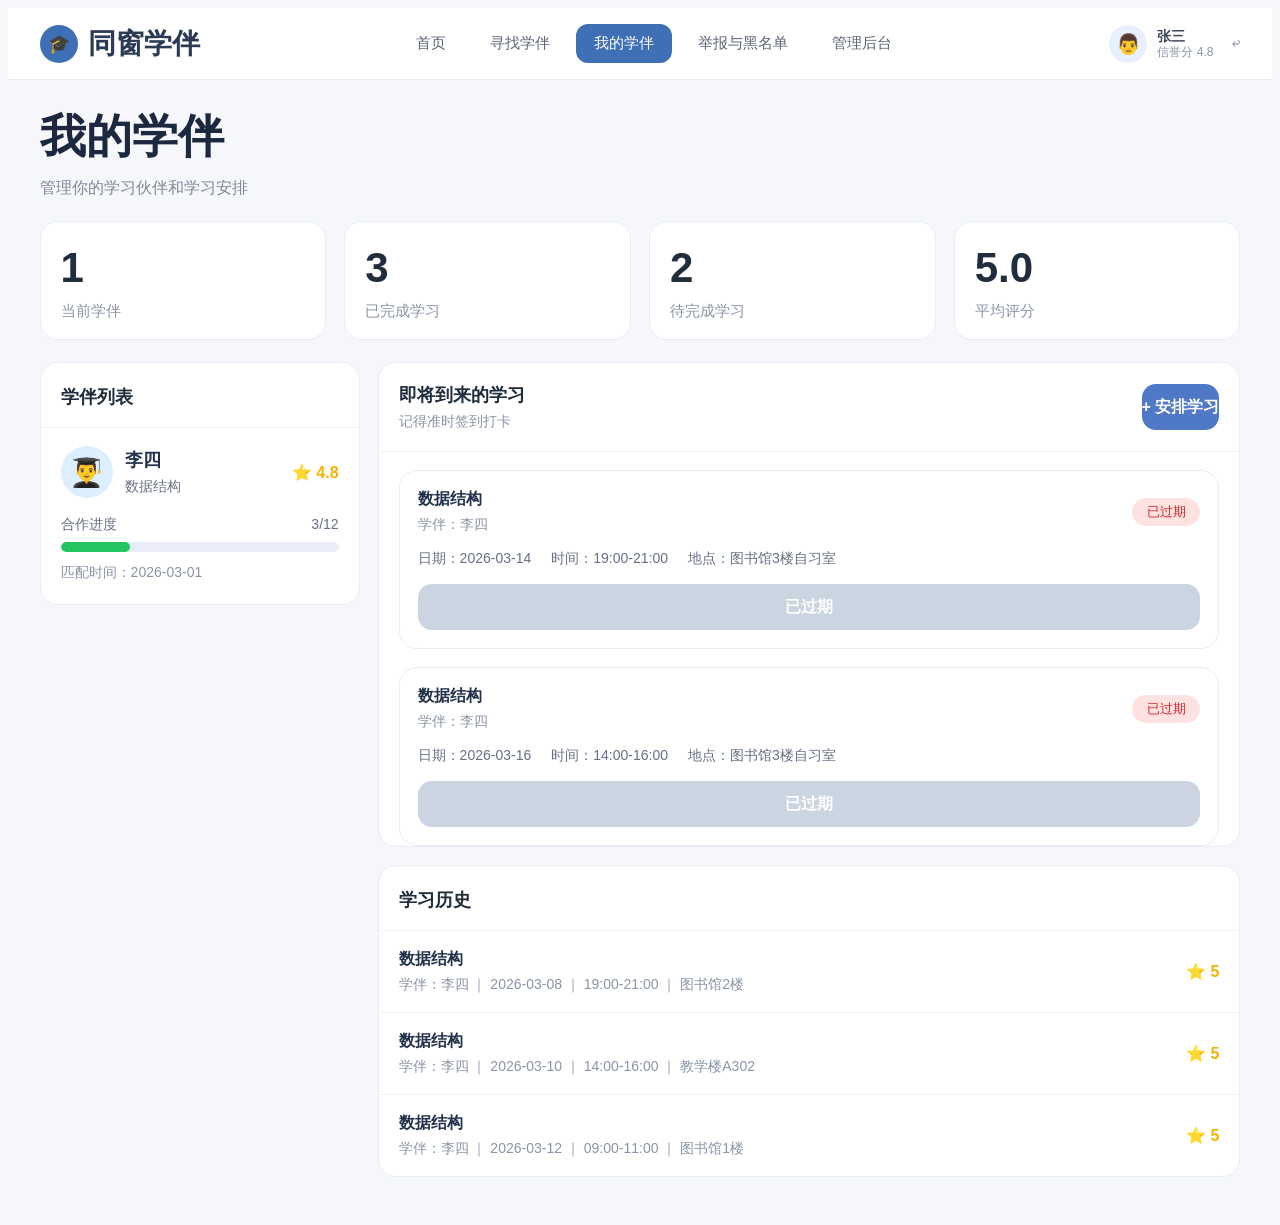
==== src/main/webapp/my-partners.html @ 19fe5bfe "first commit" ====
<!DOCTYPE html>
<html lang="zh-CN">
<head>
  <meta charset="UTF-8" />
  <meta name="viewport" content="width=device-width, initial-scale=1.0" />
  <title>同窗学伴 - 我的学伴</title>
  <link rel="stylesheet" href="styles.css" />
</head>
<body class="page-my-partners">
  <header class="topbar">
    <div class="topbar-inner">
      <div class="brand">
        <div class="brand-logo">🎓</div>
        <span class="brand-name">同窗学伴</span>
      </div>

      <nav class="nav">
        <a href="home.html" class="nav-item">首页</a>
        <a href="find-partner.html" class="nav-item">寻找学伴</a>
        <a href="my-partners.html" class="nav-item active">我的学伴</a>
        <a href="report.html" class="nav-item">举报与黑名单</a>
        <a href="javascript:void(0)" class="nav-item admin-entry">管理后台</a>
      </nav>

      <div class="user-box">
        <div class="avatar">👨</div>
        <div class="user-meta">
          <div class="user-name">张三</div>
          <div class="user-score">信誉分 4.8</div>
        </div>
        <div class="logout">↩</div>
      </div>
    </div>
  </header>

  <main class="main">
    <section class="page-header">
      <h1>我的学伴</h1>
      <p>管理你的学习伙伴和学习安排</p>
    </section>

    <section class="stats-grid">
      <div class="stat-card">
        <div class="stat-value" id="partnerCount">1</div>
        <div class="stat-label">当前学伴</div>
      </div>
      <div class="stat-card">
        <div class="stat-value" id="historyCount">3</div>
        <div class="stat-label">已完成学习</div>
      </div>
      <div class="stat-card">
        <div class="stat-value" id="upcomingCount">2</div>
        <div class="stat-label">待完成学习</div>
      </div>
      <div class="stat-card">
        <div class="stat-value" id="averageScore">5.0</div>
        <div class="stat-label">平均评分</div>
      </div>
    </section>

    <section class="content-grid">
      <div class="left-panel">
        <div class="panel">
          <div class="panel-title">学伴列表</div>
          <div id="partnerList"></div>
        </div>
      </div>

      <div class="right-panel">
        <div class="panel">
          <div class="panel-head">
            <div>
              <div class="panel-title no-border">即将到来的学习</div>
              <div class="sub-text">记得准时签到打卡</div>
            </div>
            <button class="primary-btn" id="openScheduleBtn">+ 安排学习</button>
          </div>

          <div id="schedulePanel" class="schedule-panel hidden">
            <div class="form-row">
              <div class="form-item full">
                <label>选择学伴</label>
                <select id="schedulePartner">
                  <option value="">选择学伴</option>
                </select>
              </div>
            </div>

            <div class="form-row two-col">
              <div class="form-item">
                <label>日期</label>
                <input type="date" id="scheduleDate" />
              </div>
              <div class="form-item">
                <label>时间</label>
                <input type="text" id="scheduleTime" placeholder="例如：14:00-16:00" pattern="^([01]\d|2[0-3]):[0-5]\d-([01]\d|2[0-3]):[0-5]\d$" />
              </div>
            </div>

            <div class="form-row">
              <div class="form-item full">
                <label>地点</label>
                <input type="text" id="schedulePlace" placeholder="例如：图书馆3楼自习室" />
              </div>
            </div>

            <div class="btn-row">
              <button class="primary-btn" id="submitScheduleBtn">确认安排</button>
              <button class="secondary-btn" id="closeScheduleBtn">取消</button>
            </div>
          </div>

          <div id="upcomingList"></div>
        </div>

        <div class="panel">
          <div class="panel-title">学习历史</div>
          <div id="historyList"></div>
        </div>
      </div>
    </section>
  </main>

  <div class="modal-mask hidden" id="checkinModal">
    <div class="modal-box">
      <div class="modal-icon">📍</div>
      <h2>学习签到</h2>
      <p>请确认您已到达学习地点并准备开始学习</p>

      <div class="checkin-info">
        <div class="info-row"><span>学伴</span><span id="modalPartner">李四</span></div>
        <div class="info-row"><span>日期</span><span id="modalDate">2026-03-14</span></div>
        <div class="info-row"><span>时间</span><span id="modalTime">19:00-21:00</span></div>
        <div class="info-row"><span>地点</span><span id="modalPlace">图书馆3楼自习室</span></div>
      </div>

      <div class="tip-box">
        签到提醒：请在约定时间的 15 分钟内完成签到，逾期未签到将影响信誉分数。
      </div>

      <div class="btn-row modal-btn-row">
        <button class="primary-btn" id="confirmCheckinBtn">确认签到</button>
        <button class="secondary-btn" id="closeModalBtn">取消</button>
      </div>
    </div>
  </div>

  <script src="common.js"></script>
  <script src="admin-auth.js"></script>
  <script src="my-partners.js"></script>
  <script>
    bindLogout('.logout', 'login.html');
    bindAdminEntry('.admin-entry');
  </script>
</body>
</html>
---- src/main/webapp/styles.css ----
/* Unified stylesheet generated from page-specific CSS files */

/* ===== login.css -> .page-login ===== */

body.page-login * {box-sizing: border-box;
  margin: 0;
  padding: 0;}



body.page-login {font-family: "PingFang SC", "Microsoft YaHei", sans-serif;
  background: linear-gradient(135deg, #f3f7fd, #eef3fb);
  color: #1f2937;}



body.page-login button, body.page-login input {font-family: inherit;}



body.page-login .login-page {min-height: 100vh;
  display: flex;
  align-items: center;
  justify-content: center;
  padding: 24px;}



body.page-login .login-wrap {width: 100%;
  max-width: 460px;
  text-align: center;}



body.page-login .logo-box {width: 68px;
  height: 68px;
  margin: 0 auto 18px;
  border-radius: 20px;
  background: #4a73b8;
  color: #fff;
  display: flex;
  align-items: center;
  justify-content: center;
  font-size: 28px;}



body.page-login .system-title {font-size: 42px;
  color: #1a2a45;
  font-weight: 700;}



body.page-login .system-subtitle {margin-top: 10px;
  font-size: 16px;
  color: #7b8794;}



body.page-login .login-card {margin-top: 28px;
  background: #fff;
  border: 1px solid #e8edf5;
  border-radius: 24px;
  padding: 22px;
  box-shadow: 0 10px 30px rgba(63, 111, 181, 0.08);
  text-align: left;}



body.page-login .tab-bar {display: grid;
  grid-template-columns: 1fr 1fr;
  background: #eef2f7;
  border-radius: 16px;
  padding: 4px;
  gap: 4px;
  margin-bottom: 20px;}



body.page-login .tab {height: 48px;
  border: none;
  border-radius: 14px;
  background: transparent;
  color: #667085;
  font-size: 16px;
  font-weight: 600;
  cursor: pointer;}



body.page-login .tab.active {background: #fff;
  color: #22324b;
  box-shadow: 0 2px 10px rgba(31, 41, 55, 0.08);}



body.page-login .tab-content {display: none;}



body.page-login .tab-content.active {display: block;}



body.page-login .form-item {margin-bottom: 18px;}



body.page-login .form-item label {display: block;
  margin-bottom: 8px;
  font-size: 14px;
  color: #344054;}



body.page-login .form-item input {width: 100%;
  height: 50px;
  border: 1px solid #dbe3ef;
  border-radius: 14px;
  padding: 0 14px;
  outline: none;
  font-size: 15px;}



body.page-login .login-row {margin-bottom: 18px;
  display: flex;
  justify-content: space-between;
  align-items: center;}



body.page-login .remember {display: flex;
  align-items: center;
  gap: 8px;
  color: #667085;
  font-size: 14px;}



body.page-login .forget-link {color: #4f78c7;
  text-decoration: none;
  font-size: 14px;}



body.page-login .primary-btn {width: 100%;
  height: 50px;
  border: none;
  border-radius: 14px;
  background: #4f78c7;
  color: #fff;
  font-size: 16px;
  font-weight: 600;
  cursor: pointer;}



body.page-login .footer-text {margin-top: 22px;
  color: #8a94a6;
  font-size: 14px;}



body.page-login .field-error {min-height: 18px;
  margin-top: 6px;
  font-size: 13px;
  color: #d92d20;}



body.page-login .global-error {margin-bottom: 14px;
  padding: 10px 12px;
  border-radius: 12px;
  background: #fff1f0;
  border: 1px solid #ffd5d2;
  color: #d92d20;
  font-size: 14px;}



body.page-login .hidden {display: none;}



body.page-login .form-item input.input-error {border-color: #d92d20;
  background: #fff8f7;}



body.page-login .form-item input.input-success {border-color: #12b76a;
  background: #f6fef9;}



body.page-login .primary-btn:disabled {opacity: 0.7;
  cursor: not-allowed;}



body.page-login .secondary-btn {width: 100%;
  margin-top: 12px;
  padding: 12px 16px;
  border: 1px solid #cfd4dc;
  border-radius: 12px;
  background: #fff;
  color: #344054;
  font-size: 15px;
  cursor: pointer;
  transition: all 0.2s ease;}



body.page-login .secondary-btn:hover {background: #f8fafc;
  border-color: #98a2b3;}



body.page-login .admin-login-mask {position: fixed;
  inset: 0;
  background: rgba(15, 23, 42, 0.45);
  display: flex;
  align-items: center;
  justify-content: center;
  z-index: 9999;}



body.page-login .admin-login-dialog {width: 100%;
  max-width: 420px;
  background: #ffffff;
  border-radius: 20px;
  padding: 28px 24px;
  box-shadow: 0 20px 60px rgba(15, 23, 42, 0.2);}



body.page-login .admin-login-dialog h3 {margin: 0 0 8px;
  font-size: 22px;
  color: #101828;
  text-align: center;}



body.page-login .admin-login-subtitle {margin: 0 0 20px;
  text-align: center;
  color: #667085;
  font-size: 14px;}



body.page-login .admin-login-form-item {margin-bottom: 16px;}



body.page-login .admin-login-form-item label {display: block;
  margin-bottom: 8px;
  font-size: 14px;
  color: #344054;
  font-weight: 500;}



body.page-login .admin-login-form-item input {width: 100%;
  padding: 12px 14px;
  border: 1px solid #d0d5dd;
  border-radius: 12px;
  font-size: 14px;
  outline: none;
  box-sizing: border-box;}



body.page-login .admin-login-form-item input:focus {border-color: #3b82f6;}



body.page-login .admin-login-btn-row {display: flex;
  gap: 12px;
  margin-top: 20px;}



body.page-login .admin-confirm-btn, body.page-login .admin-cancel-btn {flex: 1;
  border: none;
  border-radius: 12px;
  padding: 12px 16px;
  font-size: 14px;
  cursor: pointer;}



body.page-login .admin-confirm-btn {background: #3b82f6;
  color: white;}



body.page-login .admin-cancel-btn {background: #eef2f7;
  color: #344054;}



body.page-login .admin-login-error {margin-top: 4px;
  margin-bottom: 8px;
  color: #d92d20;
  font-size: 13px;}



body.page-login .global-success {margin-bottom: 14px;
  padding: 10px 12px;
  border-radius: 12px;
  background: #ecfdf3;
  border: 1px solid #abefc6;
  color: #067647;
  font-size: 14px;}



body.page-login #customCourseInput.hidden {display: none;}

/* ===== home.css -> .page-home ===== */

body.page-home * {box-sizing: border-box;
  margin: 0;
  padding: 0;}



body.page-home {background: #f5f7fb;
  color: #1f2937;
  font-family: "PingFang SC", "Microsoft YaHei", sans-serif;}



body.page-home a {text-decoration: none;
  color: inherit;}



body.page-home button, body.page-home input, body.page-home select, body.page-home textarea {font-family: inherit;}



body.page-home .topbar {height: 72px;
  background: #fff;
  border-bottom: 1px solid #e9edf5;}



body.page-home .topbar-inner {width: 1200px;
  height: 100%;
  margin: 0 auto;
  display: flex;
  align-items: center;
  justify-content: space-between;}



body.page-home .brand {display: flex;
  align-items: center;
  gap: 10px;}



body.page-home .brand-logo {width: 38px;
  height: 38px;
  border-radius: 50%;
  background: #3f6fb5;
  color: #fff;
  display: flex;
  align-items: center;
  justify-content: center;}



body.page-home .brand-name {font-size: 28px;
  font-weight: 700;
  color: #2b3a55;}



body.page-home .nav {display: flex;
  gap: 8px;}



body.page-home .nav-item {padding: 10px 18px;
  border-radius: 12px;
  color: #5b6475;
  font-size: 15px;}



body.page-home .nav-item.active {background: #3f6fb5;
  color: #fff;}



body.page-home .user-box {display: flex;
  align-items: center;
  gap: 10px;}



body.page-home .avatar, body.page-home .big-avatar {border-radius: 50%;
  background: #e7f0ff;
  display: flex;
  align-items: center;
  justify-content: center;}



body.page-home .avatar {width: 38px;
  height: 38px;}



body.page-home .big-avatar {width: 88px;
  height: 88px;
  margin: 20px auto 14px;
  font-size: 36px;}



body.page-home .user-name {font-size: 14px;
  font-weight: 600;}



body.page-home .user-score {font-size: 12px;
  color: #8a94a6;}



body.page-home .logout {margin-left: 8px;
  color: #8a94a6;
  cursor: pointer;
  font-size: 18px;}



body.page-home .main {width: 1200px;
  margin: 0 auto;
  padding: 28px 0 40px;}



body.page-home .page-header h1 {font-size: 42px;
  color: #1c2740;}



body.page-home .page-header p {margin-top: 10px;
  font-size: 16px;
  color: #7d8798;}



body.page-home .stats-grid {margin-top: 24px;
  display: grid;
  grid-template-columns: repeat(4, 1fr);
  gap: 18px;}



body.page-home .stat-card {background: #fff;
  border: 1px solid #e8edf5;
  border-radius: 18px;
  padding: 24px 20px;}



body.page-home .stat-value {font-size: 38px;
  font-weight: 700;
  color: #1f2d3d;}



body.page-home .stat-label {margin-top: 10px;
  color: #8a94a6;}



body.page-home .content-grid {margin-top: 22px;
  display: grid;
  grid-template-columns: 340px 1fr;
  gap: 18px;}



body.page-home .profile-card, body.page-home .demand-card {background: #fff;
  border: 1px solid #e8edf5;
  border-radius: 20px;
  padding: 22px;}



body.page-home .profile-name, body.page-home .profile-id, body.page-home .profile-score {text-align: center;}



body.page-home .profile-name {font-size: 24px;
  font-weight: 700;}



body.page-home .profile-id, body.page-home .profile-score {margin-top: 8px;
  color: #667085;}



body.page-home .info-block {margin-top: 20px;}



body.page-home .label {margin-bottom: 8px;
  color: #7b8794;
  font-size: 14px;}



body.page-home .tag-list {display: flex;
  flex-wrap: wrap;
  gap: 8px;}



body.page-home .tag, body.page-home .mini-tag {display: inline-flex;
  align-items: center;
  justify-content: center;
  border-radius: 999px;}



body.page-home .tag {padding: 6px 12px;
  background: #eef4ff;
  color: #4f78c7;
  font-size: 13px;}



body.page-home .card-head {display: flex;
  align-items: center;
  justify-content: space-between;
  margin-bottom: 18px;}



body.page-home .publish-btn, body.page-home .primary-btn, body.page-home .secondary-btn {border: none;
  border-radius: 14px;
  cursor: pointer;}



body.page-home .publish-btn, body.page-home .primary-btn {background: #4f78c7;
  color: #fff;}



body.page-home .publish-btn {height: 46px;
  padding: 0 18px;
  font-size: 15px;}



body.page-home .publish-panel {margin-bottom: 20px;
  background: #f6f8fc;
  border-radius: 18px;
  padding: 18px;}



body.page-home .hidden {display: none;}



body.page-home .form-item {margin-bottom: 16px;}



body.page-home .form-item label {display: block;
  margin-bottom: 8px;
  font-size: 14px;}



body.page-home .form-item input, body.page-home .form-item select, body.page-home .form-item textarea {width: 100%;
  border: 1px solid #dbe3ef;
  border-radius: 14px;
  padding: 14px;
  background: #fff;
  outline: none;
  font-size: 15px;}



body.page-home .form-item textarea {min-height: 120px;
  resize: vertical;}



body.page-home .btn-row {display: grid;
  grid-template-columns: 1fr 100px;
  gap: 12px;}



body.page-home .primary-btn, body.page-home .secondary-btn {height: 46px;
  font-size: 16px;
  font-weight: 600;}



body.page-home .secondary-btn {background: #eef2f7;
  color: #22324b;}



body.page-home .demand-item {border: 1px solid #e8edf5;
  border-radius: 18px;
  padding: 18px;
  margin-bottom: 16px;}



body.page-home .demand-title {font-size: 18px;
  font-weight: 700;}



body.page-home .demand-desc {margin-top: 10px;
  color: #667085;
  line-height: 1.8;}



body.page-home .meta-row {margin-top: 12px;
  display: flex;
  gap: 18px;
  flex-wrap: wrap;
  color: #7b8794;
  font-size: 14px;}



body.page-home .mini-tag {min-height: 24px;
  padding: 0 10px;
  font-size: 12px;
  margin-left: 8px;}



body.page-home .green-tag {background: #dcfce7;
  color: #16a34a;}



body.page-home .blue-tag {background: #dbeafe;
  color: #2563eb;}



body.page-home .demand-card {background: #fff;
  border: 1px solid #e8edf5;
  border-radius: 20px;
  padding: 22px;}



body.page-home .card-head {display: flex;
  align-items: center;
  justify-content: space-between;
  margin-bottom: 18px;}



body.page-home .card-head h2 {font-size: 18px;
  font-weight: 700;
  color: #1f2d3d;}



body.page-home .publish-btn {height: 44px;
  padding: 0 18px;
  border: none;
  border-radius: 14px;
  background: #4f78c7;
  color: #fff;
  font-size: 15px;
  font-weight: 600;
  cursor: pointer;}



body.page-home .publish-panel {margin-bottom: 18px;
  background: #f3f6fc;
  border-radius: 18px;
  padding: 26px;}



body.page-home .hidden {display: none;}



body.page-home .publish-title {font-size: 20px;
  font-weight: 700;
  color: #1f2d3d;
  margin-bottom: 22px;}



body.page-home .form-item {margin-bottom: 20px;}



body.page-home .form-item label {display: block;
  margin-bottom: 10px;
  font-size: 14px;
  color: #22324b;
  font-weight: 500;}



body.page-home .form-item input, body.page-home .form-item select, body.page-home .form-item textarea {width: 100%;
  border: 1px solid #dbe3ef;
  border-radius: 16px;
  background: #fff;
  padding: 14px 16px;
  font-size: 15px;
  outline: none;}



body.page-home .form-item select, body.page-home .form-item input {height: 54px;}



body.page-home .form-item textarea {min-height: 140px;
  resize: vertical;}



body.page-home .option-group {display: flex;
  flex-wrap: wrap;
  gap: 12px;}



body.page-home .option-btn {min-width: 88px;
  height: 54px;
  padding: 0 20px;
  border: 1px solid #dbe3ef;
  border-radius: 16px;
  background: #fff;
  color: #22324b;
  font-size: 15px;
  cursor: pointer;
  transition: 0.2s;}



body.page-home .option-btn.active {background: #4f78c7;
  border-color: #4f78c7;
  color: #fff;}



body.page-home .publish-actions {display: grid;
  grid-template-columns: 1fr 110px;
  gap: 14px;
  margin-top: 10px;}



body.page-home .submit-btn, body.page-home .cancel-btn {height: 50px;
  border: none;
  border-radius: 16px;
  font-size: 16px;
  font-weight: 600;
  cursor: pointer;}



body.page-home .submit-btn {background: #4f78c7;
  color: #fff;}



body.page-home .cancel-btn {background: #fff;
  color: #22324b;
  border: 1px solid #dbe3ef;}



body.page-home .demand-item {border: 1px solid #dbe5f2;
  border-radius: 18px;
  padding: 18px;
  margin-bottom: 16px;
  background: #fff;}



body.page-home .gray-item {background: #f7f9fc;}



body.page-home .demand-title-row {display: flex;
  align-items: center;
  justify-content: space-between;}



body.page-home .demand-title {font-size: 18px;
  font-weight: 700;
  color: #1f2d3d;}



body.page-home .demand-desc {margin-top: 12px;
  color: #667085;
  line-height: 1.8;
  font-size: 14px;}



body.page-home .meta-row {margin-top: 14px;
  display: flex;
  flex-wrap: wrap;
  gap: 18px;
  color: #7b8794;
  font-size: 14px;}



body.page-home .bottom-row {margin-top: 16px;
  padding-top: 14px;
  border-top: 1px solid #edf2f7;
  display: flex;
  align-items: center;
  gap: 18px;
  flex-wrap: wrap;
  color: #8a94a6;
  font-size: 14px;}



body.page-home .small-btn {margin-left: auto;
  height: 36px;
  padding: 0 16px;
  border: none;
  border-radius: 12px;
  background: #4f78c7;
  color: #fff;
  font-size: 14px;
  cursor: pointer;}



body.page-home .mini-tag {display: inline-flex;
  align-items: center;
  justify-content: center;
  min-height: 24px;
  padding: 0 10px;
  border-radius: 12px;
  font-size: 12px;
  margin-left: 8px;}



body.page-home .green-tag {background: #dcfce7;
  color: #16a34a;}



body.page-home .blue-tag {background: #dbeafe;
  color: #2563eb;}



body.page-home .matched-text {color: #16a34a;
  font-weight: 600;}



@media (max-width: 768px){
  
body.page-home .publish-actions {grid-template-columns: 1fr;}


  
body.page-home .small-btn {margin-left: 0;}

}



body.page-home .new-demand-item {animation: fadeInUp 0.25s ease;}



@keyframes fadeInUp{
  from {
    opacity: 0;
    transform: translateY(8px);
  }
  to {
    opacity: 1;
    transform: translateY(0);
  }
}



body.page-home .demand-action-group {margin-left: auto;
  display: flex;
  align-items: center;
  gap: 10px;}



body.page-home .delete-btn {height: 36px;
  padding: 0 16px;
  border: 1px solid #f3c6c6;
  border-radius: 12px;
  background: #fff5f5;
  color: #e5484d;
  font-size: 14px;
  cursor: pointer;}



body.page-home .new-demand-item {animation: fadeInUp 0.25s ease;}



@keyframes fadeInUp{
  from {
    opacity: 0;
    transform: translateY(8px);
  }
  to {
    opacity: 1;
    transform: translateY(0);
  }
}



body.page-home .admin-login-mask {position: fixed;
  inset: 0;
  background: rgba(31, 41, 55, 0.45);
  display: flex;
  align-items: center;
  justify-content: center;
  padding: 20px;
  z-index: 9999;}



body.page-home .admin-login-dialog {width: 100%;
  max-width: 420px;
  background: #fff;
  border-radius: 22px;
  padding: 24px;
  box-shadow: 0 12px 30px rgba(31, 41, 55, 0.18);}



body.page-home .admin-login-dialog h3 {font-size: 28px;
  color: #22324b;
  margin-bottom: 8px;}



body.page-home .admin-login-subtitle {color: #8a94a6;
  font-size: 14px;
  margin-bottom: 20px;}



body.page-home .admin-login-form-item {margin-bottom: 16px;}



body.page-home .admin-login-form-item label {display: block;
  margin-bottom: 8px;
  color: #344054;
  font-size: 14px;}



body.page-home .admin-login-form-item input {width: 100%;
  height: 48px;
  border: 1px solid #dbe3ef;
  border-radius: 14px;
  padding: 0 14px;
  outline: none;
  font-size: 15px;}



body.page-home .admin-login-btn-row {display: grid;
  grid-template-columns: 1fr 100px;
  gap: 12px;
  margin-top: 18px;}



body.page-home .admin-confirm-btn, body.page-home .admin-cancel-btn {height: 46px;
  border: none;
  border-radius: 14px;
  font-size: 15px;
  font-weight: 600;
  cursor: pointer;}



body.page-home .admin-confirm-btn {background: #4f78c7;
  color: #fff;}



body.page-home .admin-cancel-btn {background: #eef2f7;
  color: #22324b;}



body.page-home .admin-login-error {margin-top: 6px;
  color: #ef4444;
  font-size: 13px;}



body.page-home .hidden {display: none !important;}



body.page-home .apply-modal {position: fixed;
  inset: 0;
  z-index: 10000;}



body.page-home .apply-modal-mask {position: absolute;
  inset: 0;
  background: rgba(15, 23, 42, 0.45);}



body.page-home .apply-modal-dialog {position: relative;
  width: min(760px, calc(100vw - 32px));
  max-height: 80vh;
  margin: 60px auto;
  background: #fff;
  border-radius: 24px;
  overflow: hidden;
  box-shadow: 0 18px 50px rgba(15, 23, 42, 0.2);}



body.page-home .apply-modal-head {display: flex;
  align-items: center;
  justify-content: space-between;
  padding: 22px 24px 16px;
  border-bottom: 1px solid #eef2f6;}



body.page-home .apply-modal-head h3 {margin: 0;
  font-size: 22px;
  color: #22324b;}



body.page-home .apply-close-btn {width: 38px;
  height: 38px;
  border: none;
  border-radius: 10px;
  background: #f4f7fb;
  color: #344054;
  font-size: 20px;
  cursor: pointer;}



body.page-home .apply-modal-body {padding: 20px 24px 24px;
  max-height: calc(80vh - 80px);
  overflow-y: auto;
  background: #fcfdff;}



body.page-home .apply-empty {padding: 28px 16px;
  text-align: center;
  color: #667085;
  font-size: 15px;}



body.page-home .apply-record {padding: 18px;
  border: 1px solid #e5eaf1;
  border-radius: 18px;
  background: #fff;
  margin-bottom: 14px;}



body.page-home .apply-record-top {display: flex;
  justify-content: space-between;
  align-items: center;
  margin-bottom: 10px;}



body.page-home .apply-user-name {font-size: 17px;
  font-weight: 700;
  color: #22324b;}



body.page-home .apply-status-tag {display: inline-flex;
  align-items: center;
  padding: 4px 10px;
  border-radius: 999px;
  font-size: 12px;
  font-weight: 600;}



body.page-home .apply-status-pending {background: #fff7e6;
  color: #d97706;}



body.page-home .apply-status-accepted {background: #ecfdf3;
  color: #067647;}



body.page-home .apply-status-rejected {background: #fef3f2;
  color: #b42318;}



body.page-home .apply-record-meta {display: flex;
  flex-wrap: wrap;
  gap: 14px;
  font-size: 13px;
  color: #667085;
  margin-bottom: 10px;}



body.page-home .apply-record-desc {font-size: 14px;
  line-height: 1.7;
  color: #344054;
  margin-bottom: 14px;}



body.page-home .apply-record-actions {display: flex;
  gap: 10px;}



body.page-home .apply-accept-btn, body.page-home .apply-reject-btn {height: 36px;
  padding: 0 16px;
  border: none;
  border-radius: 12px;
  font-size: 14px;
  cursor: pointer;}



body.page-home .apply-accept-btn {background: #3b82f6;
  color: #fff;}



body.page-home .apply-reject-btn {background: #fef2f2;
  color: #dc2626;}



body.page-home .apply-disabled-text {font-size: 13px;
  color: #98a2b3;}



body.page-home .profile-card-head {display: flex;
  align-items: center;
  justify-content: space-between;}



body.page-home .edit-profile-btn {border: none;
  background: #eef4ff;
  color: #3f6fb5;
  padding: 10px 14px;
  border-radius: 12px;
  cursor: pointer;
  font-size: 14px;
  font-weight: 600;}



body.page-home .edit-profile-btn:hover {background: #dfeaff;}



body.page-home .profile-modal {position: fixed;
  inset: 0;
  z-index: 1000;}



body.page-home .profile-modal-mask {position: absolute;
  inset: 0;
  background: rgba(15, 23, 42, 0.45);}



body.page-home .profile-modal-dialog {position: relative;
  width: 560px;
  max-width: calc(100vw - 32px);
  background: #fff;
  border-radius: 20px;
  margin: 70px auto 0;
  z-index: 2;
  overflow: hidden;
  box-shadow: 0 20px 50px rgba(15, 23, 42, 0.18);}



body.page-home .profile-modal-head {display: flex;
  align-items: center;
  justify-content: space-between;
  padding: 18px 22px;
  border-bottom: 1px solid #e8edf5;}



body.page-home .profile-modal-head h3 {font-size: 20px;
  color: #1f2d3d;}



body.page-home .profile-close-btn {width: 36px;
  height: 36px;
  border: none;
  border-radius: 50%;
  background: #f3f6fb;
  cursor: pointer;
  font-size: 20px;
  color: #667085;}



body.page-home .profile-modal-body {padding: 20px 22px 24px;}



body.page-home .profile-modal-actions {display: flex;
  justify-content: flex-end;
  gap: 12px;
  margin-top: 8px;}



body.page-home .profile-modal-actions .submit-btn, body.page-home .profile-modal-actions .cancel-btn {min-width: 96px;
  height: 44px;
  padding: 0 20px;
  border-radius: 12px;
  font-size: 15px;
  font-weight: 600;
  cursor: pointer;
  transition: all 0.2s ease;}



body.page-home .profile-modal-actions .submit-btn {border: none;
  background: #5b84d7;
  color: #fff;}



body.page-home .profile-modal-actions .submit-btn:hover {background: #4a74cb;}



body.page-home .profile-modal-actions .cancel-btn {background: #fff;
  color: #5b6475;
  border: 1px solid #d7ddea;}



body.page-home .profile-modal-actions .cancel-btn:hover {background: #f7f9fc;
  border-color: #c7d0e0;}

/* ===== find-partner.css -> .page-find-partner ===== */

body.page-find-partner * {box-sizing: border-box;
  margin: 0;
  padding: 0;}



body.page-find-partner {background: #f5f7fb;
  color: #1f2937;
  font-family: "PingFang SC", "Microsoft YaHei", sans-serif;}



body.page-find-partner a {text-decoration: none;
  color: inherit;}



body.page-find-partner button, body.page-find-partner input, body.page-find-partner select {font-family: inherit;}



/* 顶部导航 */


body.page-find-partner .topbar {height: 72px;
  background: #ffffff;
  border-bottom: 1px solid #e9edf5;}



body.page-find-partner .topbar-inner {width: 1200px;
  height: 100%;
  margin: 0 auto;
  display: flex;
  align-items: center;
  justify-content: space-between;}



body.page-find-partner .brand {display: flex;
  align-items: center;
  gap: 10px;}



body.page-find-partner .brand-logo {width: 38px;
  height: 38px;
  border-radius: 50%;
  background: #3f6fb5;
  color: #fff;
  display: flex;
  align-items: center;
  justify-content: center;
  font-size: 18px;}



body.page-find-partner .brand-name {font-size: 28px;
  font-weight: 700;
  color: #2b3a55;}



body.page-find-partner .nav {display: flex;
  align-items: center;
  gap: 8px;}



body.page-find-partner .nav-item {padding: 10px 18px;
  border-radius: 12px;
  color: #5b6475;
  font-size: 15px;
  transition: 0.2s;}



body.page-find-partner .nav-item:hover {background: #eef3fb;
  color: #2f5fa8;}



body.page-find-partner .nav-item.active {background: #3f6fb5;
  color: #fff;}



body.page-find-partner .user-box {display: flex;
  align-items: center;
  gap: 10px;}



body.page-find-partner .avatar {width: 38px;
  height: 38px;
  border-radius: 50%;
  background: #e7f0ff;
  display: flex;
  align-items: center;
  justify-content: center;
  font-size: 20px;}



body.page-find-partner .user-meta {line-height: 1.2;}



body.page-find-partner .user-name {font-size: 14px;
  font-weight: 600;
  color: #3a4354;}



body.page-find-partner .user-score {font-size: 12px;
  color: #8a94a6;}



body.page-find-partner .logout {margin-left: 8px;
  color: #8a94a6;
  cursor: pointer;
  font-size: 18px;}



/* 主区 */


body.page-find-partner .main {width: 1200px;
  margin: 0 auto;
  padding: 28px 0 40px;}



body.page-find-partner .page-header h1 {font-size: 46px;
  font-weight: 700;
  color: #1c2740;}



body.page-find-partner .page-header p {margin-top: 10px;
  font-size: 16px;
  color: #7d8798;}



body.page-find-partner .filter-bar {margin-top: 24px;
  background: #fff;
  border: 1px solid #e8edf5;
  border-radius: 18px;
  padding: 18px 20px;
  display: flex;
  align-items: center;
  justify-content: space-between;
  gap: 20px;}



body.page-find-partner .filter-left {display: flex;
  align-items: center;
  gap: 18px;
  flex-wrap: wrap;}



body.page-find-partner .course-select {width: 150px;
  height: 44px;
  border: 1px solid #dbe3ef;
  border-radius: 12px;
  padding: 0 12px;
  background: #fff;
  outline: none;}



body.page-find-partner .range-box {display: flex;
  align-items: center;
  gap: 10px;
  color: #667085;
  font-size: 14px;}



body.page-find-partner .filter-right {color: #7d8798;
  font-size: 14px;}



body.page-find-partner .content-grid {margin-top: 22px;
  display: grid;
  grid-template-columns: 330px 1fr;
  gap: 18px;}



/* 左侧列表 */


body.page-find-partner .left-panel {display: flex;
  flex-direction: column;
  gap: 16px;}



body.page-find-partner .partner-card {background: #fff;
  border: 1px solid #e8edf5;
  border-radius: 18px;
  padding: 18px;
  cursor: pointer;
  transition: 0.2s;}



body.page-find-partner .partner-card.active {border-color: #9db7e6;
  background: #f6faff;}



body.page-find-partner .partner-top {display: flex;
  align-items: center;
  justify-content: space-between;
  gap: 12px;}



body.page-find-partner .partner-avatar, body.page-find-partner .detail-avatar {width: 54px;
  height: 54px;
  border-radius: 50%;
  display: flex;
  align-items: center;
  justify-content: center;
  font-size: 28px;}



body.page-find-partner .partner-name {font-size: 20px;
  font-weight: 700;
  color: #22324b;}



body.page-find-partner .partner-major {margin-top: 6px;
  font-size: 14px;
  color: #667085;}



body.page-find-partner .partner-score {margin-top: 6px;
  font-size: 14px;
  color: #22324b;}



body.page-find-partner .match-circle {margin-top: 16px;
  width: 58px;
  height: 58px;
  border-radius: 50%;
  font-size: 20px;
  font-weight: 700;
  display: flex;
  align-items: center;
  justify-content: center;}



body.page-find-partner .green-border {border: 4px solid #22c55e;
  color: #16a34a;}



body.page-find-partner .blue-border {border: 4px solid #3b82f6;
  color: #2563eb;}



body.page-find-partner .orange-border {border: 4px solid #f97316;
  color: #ea580c;}



body.page-find-partner .blue {background: #dceeff;}



body.page-find-partner .deep-blue {background: #d4e4ff;}



body.page-find-partner .pink {background: #ffd8e5;}



/* 右侧详情 */


body.page-find-partner .detail-panel {background: #fff;
  border: 1px solid #e8edf5;
  border-radius: 20px;
  overflow: hidden;}



body.page-find-partner .detail-header {padding: 22px;
  border-bottom: 1px solid #eef2f7;
  display: flex;
  align-items: center;
  justify-content: space-between;
  gap: 20px;}



body.page-find-partner .detail-user {display: flex;
  align-items: center;
  gap: 16px;}



body.page-find-partner .detail-name {font-size: 22px;
  font-weight: 700;
  color: #22324b;}



body.page-find-partner .detail-major {margin-top: 8px;
  color: #667085;
  font-size: 15px;}



body.page-find-partner .detail-score {margin-top: 8px;
  font-size: 15px;
  color: #22324b;}



body.page-find-partner .detail-match {min-width: 110px;
  height: 78px;
  border-radius: 20px;
  border: 2px solid #22c55e;
  color: #16a34a;
  font-size: 34px;
  font-weight: 700;
  display: flex;
  align-items: center;
  justify-content: center;}



body.page-find-partner .reason-panel, body.page-find-partner .info-panel {padding: 22px;}



body.page-find-partner .section-title {font-size: 24px;
  font-weight: 700;
  color: #1f2d3d;
  margin-bottom: 18px;}



body.page-find-partner .reason-item {background: #f6faff;
  border: 1px solid #dbe8ff;
  border-radius: 16px;
  padding: 14px 16px;
  margin-bottom: 14px;}



body.page-find-partner .green-bg {background: #eefcf3;
  border-color: #d7f5e2;}



body.page-find-partner .purple-bg {background: #f7f0ff;
  border-color: #eadbff;}



body.page-find-partner .pink-bg {background: #fff2f7;
  border-color: #ffdce9;}



body.page-find-partner .orange-bg {background: #fff7ed;
  border-color: #ffe3c4;}



body.page-find-partner .reason-row {display: flex;
  justify-content: space-between;
  gap: 12px;
  font-size: 15px;
  color: #22324b;}



body.page-find-partner .progress {margin-top: 10px;
  height: 10px;
  border-radius: 999px;
  background: #e8edf7;
  overflow: hidden;}



body.page-find-partner .progress span {display: block;
  height: 100%;
  background: #3f6fb5;
  border-radius: 999px;}



body.page-find-partner .progress.green span {background: #16a34a;}



body.page-find-partner .progress.purple span {background: #9333ea;}



body.page-find-partner .progress.pink span {background: #db2777;}



body.page-find-partner .progress.orange span {background: #ea580c;}



body.page-find-partner .tag-group {margin-bottom: 18px;}



body.page-find-partner .group-label {margin-bottom: 10px;
  font-size: 14px;
  color: #667085;}



body.page-find-partner .tag {display: inline-flex;
  align-items: center;
  justify-content: center;
  min-height: 30px;
  padding: 0 12px;
  border-radius: 16px;
  background: #eef4ff;
  color: #4f78c7;
  font-size: 13px;
  margin-right: 8px;
  margin-bottom: 8px;}



body.page-find-partner .green-tag {background: #dcfce7;
  color: #16a34a;}



body.page-find-partner .purple-tag {background: #f3e8ff;
  color: #9333ea;}



body.page-find-partner .apply-btn {width: calc(100% - 44px);
  margin: 0 22px 22px;
  height: 48px;
  border: none;
  border-radius: 14px;
  background: #4f78c7;
  color: #fff;
  font-size: 16px;
  font-weight: 600;
  cursor: pointer;}



/* 响应式 */


@media (max-width: 1280px){
  
body.page-find-partner .topbar-inner, body.page-find-partner .main {width: 95%;}

}



@media (max-width: 1024px){
  
body.page-find-partner .nav {display: none;}


  
body.page-find-partner .content-grid {grid-template-columns: 1fr;}


  
body.page-find-partner .filter-bar {flex-direction: column;
    align-items: stretch;}


  
body.page-find-partner .detail-header {flex-direction: column;
    align-items: flex-start;}

}



@media (max-width: 640px){
  
body.page-find-partner .page-header h1 {font-size: 34px;}
body.page-find-partner * {box-sizing: border-box;
  margin: 0;
  padding: 0;}



body.page-find-partner {background: #f5f7fb;
  color: #1f2937;
  font-family: "PingFang SC", "Microsoft YaHei", sans-serif;}



body.page-find-partner a {text-decoration: none;
  color: inherit;}



body.page-find-partner button, body.page-find-partner input, body.page-find-partner select {font-family: inherit;}



body.page-find-partner .topbar {height: 72px;
  background: #ffffff;
  border-bottom: 1px solid #e9edf5;}



body.page-find-partner .topbar-inner {width: 1200px;
  height: 100%;
  margin: 0 auto;
  display: flex;
  align-items: center;
  justify-content: space-between;}



body.page-find-partner .brand {display: flex;
  align-items: center;
  gap: 10px;}



body.page-find-partner .brand-logo {width: 38px;
  height: 38px;
  border-radius: 50%;
  background: #3f6fb5;
  color: #fff;
  display: flex;
  align-items: center;
  justify-content: center;
  font-size: 18px;}



body.page-find-partner .brand-name {font-size: 28px;
  font-weight: 700;
  color: #2b3a55;}



body.page-find-partner .nav {display: flex;
  align-items: center;
  gap: 8px;}



body.page-find-partner .nav-item {padding: 10px 18px;
  border-radius: 12px;
  color: #5b6475;
  font-size: 15px;
  transition: 0.2s;}



body.page-find-partner .nav-item:hover {background: #eef3fb;
  color: #2f5fa8;}



body.page-find-partner .nav-item.active {background: #3f6fb5;
  color: #fff;}



body.page-find-partner .user-box {display: flex;
  align-items: center;
  gap: 10px;}



body.page-find-partner .avatar {width: 38px;
  height: 38px;
  border-radius: 50%;
  background: #e7f0ff;
  display: flex;
  align-items: center;
  justify-content: center;
  font-size: 20px;}



body.page-find-partner .user-meta {line-height: 1.2;}



body.page-find-partner .user-name {font-size: 14px;
  font-weight: 600;
  color: #3a4354;}



body.page-find-partner .user-score {font-size: 12px;
  color: #8a94a6;}



body.page-find-partner .logout {margin-left: 8px;
  color: #8a94a6;
  cursor: pointer;
  font-size: 18px;}



body.page-find-partner .main {width: 1200px;
  margin: 0 auto;
  padding: 28px 0 40px;}



body.page-find-partner .page-header h1 {font-size: 46px;
  font-weight: 700;
  color: #1c2740;}



body.page-find-partner .page-header p {margin-top: 10px;
  font-size: 16px;
  color: #7d8798;}



body.page-find-partner .filter-bar {margin-top: 24px;
  background: #fff;
  border: 1px solid #e8edf5;
  border-radius: 18px;
  padding: 18px 20px;
  display: flex;
  align-items: center;
  justify-content: space-between;
  gap: 20px;}



body.page-find-partner .filter-left {display: flex;
  align-items: center;
  gap: 18px;
  flex-wrap: wrap;}



body.page-find-partner .course-select {width: 150px;
  height: 44px;
  border: 1px solid #dbe3ef;
  border-radius: 12px;
  padding: 0 12px;
  background: #fff;
  outline: none;}



body.page-find-partner .range-box {display: flex;
  align-items: center;
  gap: 10px;
  color: #667085;
  font-size: 14px;}



body.page-find-partner .filter-right {color: #7d8798;
  font-size: 14px;}



body.page-find-partner .content-grid {margin-top: 22px;
  display: grid;
  grid-template-columns: 330px 1fr;
  gap: 18px;}



body.page-find-partner .left-panel {display: flex;
  flex-direction: column;
  gap: 16px;}



body.page-find-partner .partner-card {background: #fff;
  border: 1px solid #e8edf5;
  border-radius: 18px;
  padding: 18px;
  cursor: pointer;
  transition: 0.2s;}



body.page-find-partner .partner-card:hover {transform: translateY(-2px);
  box-shadow: 0 8px 18px rgba(63, 111, 181, 0.08);}



body.page-find-partner .partner-card.active {border-color: #9db7e6;
  background: #f6faff;}



body.page-find-partner .partner-top {display: flex;
  align-items: center;
  justify-content: space-between;
  gap: 12px;}



body.page-find-partner .partner-left {display: flex;
  align-items: center;
  gap: 12px;}



body.page-find-partner .partner-avatar, body.page-find-partner .detail-avatar {width: 54px;
  height: 54px;
  border-radius: 50%;
  display: flex;
  align-items: center;
  justify-content: center;
  font-size: 28px;}



body.page-find-partner .partner-name {font-size: 20px;
  font-weight: 700;
  color: #22324b;}



body.page-find-partner .partner-major {margin-top: 6px;
  font-size: 14px;
  color: #667085;}



body.page-find-partner .partner-score {margin-top: 6px;
  font-size: 14px;
  color: #22324b;}



body.page-find-partner .match-circle {width: 58px;
  height: 58px;
  border-radius: 50%;
  font-size: 20px;
  font-weight: 700;
  display: flex;
  align-items: center;
  justify-content: center;}



body.page-find-partner .green-border {border: 4px solid #22c55e;
  color: #16a34a;}



body.page-find-partner .blue-border {border: 4px solid #3b82f6;
  color: #2563eb;}



body.page-find-partner .orange-border {border: 4px solid #f97316;
  color: #ea580c;}



body.page-find-partner .blue {background: #dceeff;}



body.page-find-partner .deep-blue {background: #d4e4ff;}



body.page-find-partner .pink {background: #ffd8e5;}



body.page-find-partner .detail-panel {background: #fff;
  border: 1px solid #e8edf5;
  border-radius: 20px;
  overflow: hidden;}



body.page-find-partner .detail-header {padding: 22px;
  border-bottom: 1px solid #eef2f7;
  display: flex;
  align-items: center;
  justify-content: space-between;
  gap: 20px;}



body.page-find-partner .detail-user {display: flex;
  align-items: center;
  gap: 16px;}



body.page-find-partner .detail-name {font-size: 22px;
  font-weight: 700;
  color: #22324b;}



body.page-find-partner .detail-major {margin-top: 8px;
  color: #667085;
  font-size: 15px;}



body.page-find-partner .detail-score {margin-top: 8px;
  font-size: 15px;
  color: #22324b;}



body.page-find-partner .detail-intro {margin-top: 8px;
  font-size: 14px;
  color: #667085;
  line-height: 1.7;}



body.page-find-partner .detail-match {min-width: 110px;
  height: 78px;
  border-radius: 20px;
  border: 2px solid #22c55e;
  color: #16a34a;
  font-size: 34px;
  font-weight: 700;
  display: flex;
  align-items: center;
  justify-content: center;}



body.page-find-partner .reason-panel, body.page-find-partner .info-panel {padding: 22px;}



body.page-find-partner .section-title {font-size: 24px;
  font-weight: 700;
  color: #1f2d3d;
  margin-bottom: 18px;}



body.page-find-partner .reason-item {background: #f6faff;
  border: 1px solid #dbe8ff;
  border-radius: 16px;
  padding: 14px 16px;
  margin-bottom: 14px;}



body.page-find-partner .reason-row {display: flex;
  justify-content: space-between;
  gap: 12px;
  font-size: 15px;
  color: #22324b;}



body.page-find-partner .progress {margin-top: 10px;
  height: 10px;
  border-radius: 999px;
  background: #e8edf7;
  overflow: hidden;}



body.page-find-partner .progress span {display: block;
  height: 100%;
  border-radius: 999px;}



body.page-find-partner .tag-group {margin-bottom: 18px;}



body.page-find-partner .group-label {margin-bottom: 10px;
  font-size: 14px;
  color: #667085;}



body.page-find-partner .tag {display: inline-flex;
  align-items: center;
  justify-content: center;
  min-height: 30px;
  padding: 0 12px;
  border-radius: 16px;
  background: #eef4ff;
  color: #4f78c7;
  font-size: 13px;
  margin-right: 8px;
  margin-bottom: 8px;}



body.page-find-partner .green-tag {background: #dcfce7;
  color: #16a34a;}



body.page-find-partner .purple-tag {background: #f3e8ff;
  color: #9333ea;}



body.page-find-partner .apply-btn {width: calc(100% - 44px);
  margin: 0 22px 22px;
  height: 48px;
  border: none;
  border-radius: 14px;
  background: #4f78c7;
  color: #fff;
  font-size: 16px;
  font-weight: 600;
  cursor: pointer;}



body.page-find-partner .apply-btn:hover {background: #3f6fb5;}



body.page-find-partner .empty-tip {padding: 24px;
  text-align: center;
  color: #8a94a6;
  background: #fff;
  border: 1px dashed #dbe3ef;
  border-radius: 18px;}



@media (max-width: 1280px){
  
body.page-find-partner .topbar-inner, body.page-find-partner .main {width: 95%;}

}



@media (max-width: 1024px){
  
body.page-find-partner .nav {display: none;}


  
body.page-find-partner .content-grid {grid-template-columns: 1fr;}


  
body.page-find-partner .filter-bar {flex-direction: column;
    align-items: stretch;}


  
body.page-find-partner .detail-header {flex-direction: column;
    align-items: flex-start;}

}



@media (max-width: 640px){
  
body.page-find-partner .page-header h1 {font-size: 34px;}


  
body.page-find-partner .detail-match {min-width: 90px;
    height: 64px;
    font-size: 28px;}

}


  
body.page-find-partner .partner-top, body.page-find-partner .detail-user {flex-direction: row;
    align-items: center;}


  
body.page-find-partner .detail-match {min-width: 90px;
    height: 64px;
    font-size: 28px;}

}



body.page-find-partner .detail-btn-row {display: grid;
  grid-template-columns: 120px 1fr;
  gap: 12px;
  margin: 0 22px 22px;}



body.page-find-partner .ghost-btn {height: 48px;
  border: 1px solid #dbe3ef;
  border-radius: 14px;
  background: #fff;
  color: #22324b;
  font-size: 15px;
  font-weight: 600;
  cursor: pointer;}



body.page-find-partner .ghost-btn:hover {background: #f8fbff;}



body.page-find-partner .admin-login-mask {position: fixed;
  inset: 0;
  background: rgba(31, 41, 55, 0.45);
  display: flex;
  align-items: center;
  justify-content: center;
  padding: 20px;
  z-index: 9999;}



body.page-find-partner .admin-login-dialog {width: 100%;
  max-width: 420px;
  background: #fff;
  border-radius: 22px;
  padding: 24px;
  box-shadow: 0 12px 30px rgba(31, 41, 55, 0.18);}



body.page-find-partner .admin-login-dialog h3 {font-size: 28px;
  color: #22324b;
  margin-bottom: 8px;}



body.page-find-partner .admin-login-subtitle {color: #8a94a6;
  font-size: 14px;
  margin-bottom: 20px;}



body.page-find-partner .admin-login-form-item {margin-bottom: 16px;}



body.page-find-partner .admin-login-form-item label {display: block;
  margin-bottom: 8px;
  color: #344054;
  font-size: 14px;}



body.page-find-partner .admin-login-form-item input {width: 100%;
  height: 48px;
  border: 1px solid #dbe3ef;
  border-radius: 14px;
  padding: 0 14px;
  outline: none;
  font-size: 15px;}



body.page-find-partner .admin-login-btn-row {display: grid;
  grid-template-columns: 1fr 100px;
  gap: 12px;
  margin-top: 18px;}



body.page-find-partner .admin-confirm-btn, body.page-find-partner .admin-cancel-btn {height: 46px;
  border: none;
  border-radius: 14px;
  font-size: 15px;
  font-weight: 600;
  cursor: pointer;}



body.page-find-partner .admin-confirm-btn {background: #4f78c7;
  color: #fff;}



body.page-find-partner .admin-cancel-btn {background: #eef2f7;
  color: #22324b;}



body.page-find-partner .admin-login-error {margin-top: 6px;
  color: #ef4444;
  font-size: 13px;}



body.page-find-partner .hidden {display: none !important;}

/* ===== my-partners.css -> .page-my-partners ===== */

body.page-my-partners * {box-sizing: border-box;
  margin: 0;
  padding: 0;}



body.page-my-partners {background: #f5f7fb;
  color: #1f2937;
  font-family: "PingFang SC", "Microsoft YaHei", sans-serif;}



body.page-my-partners a {text-decoration: none;
  color: inherit;}



body.page-my-partners button, body.page-my-partners input, body.page-my-partners select {font-family: inherit;}



body.page-my-partners .topbar {height: 72px;
  background: #ffffff;
  border-bottom: 1px solid #e9edf5;}



body.page-my-partners .topbar-inner {width: 1200px;
  height: 100%;
  margin: 0 auto;
  display: flex;
  align-items: center;
  justify-content: space-between;}



body.page-my-partners .brand {display: flex;
  align-items: center;
  gap: 10px;}



body.page-my-partners .brand-logo {width: 38px;
  height: 38px;
  border-radius: 50%;
  background: #3f6fb5;
  color: #fff;
  display: flex;
  align-items: center;
  justify-content: center;
  font-size: 18px;}



body.page-my-partners .brand-name {font-size: 28px;
  font-weight: 700;
  color: #2b3a55;}



body.page-my-partners .nav {display: flex;
  align-items: center;
  gap: 8px;}



body.page-my-partners .nav-item {padding: 10px 18px;
  border-radius: 12px;
  color: #5b6475;
  font-size: 15px;
  transition: 0.2s;}



body.page-my-partners .nav-item:hover {background: #eef3fb;
  color: #2f5fa8;}



body.page-my-partners .nav-item.active {background: #3f6fb5;
  color: #fff;}



body.page-my-partners .user-box {display: flex;
  align-items: center;
  gap: 10px;}



body.page-my-partners .avatar {width: 38px;
  height: 38px;
  border-radius: 50%;
  background: #e7f0ff;
  display: flex;
  align-items: center;
  justify-content: center;
  font-size: 20px;}



body.page-my-partners .user-meta {line-height: 1.2;}



body.page-my-partners .user-name {font-size: 14px;
  font-weight: 600;
  color: #3a4354;}



body.page-my-partners .user-score {font-size: 12px;
  color: #8a94a6;}



body.page-my-partners .logout {margin-left: 8px;
  color: #8a94a6;
  cursor: pointer;
  font-size: 18px;}



body.page-my-partners .main {width: 1200px;
  margin: 0 auto;
  padding: 26px 0 40px;}



body.page-my-partners .page-header {margin-bottom: 22px;}



body.page-my-partners .page-header h1 {font-size: 46px;
  font-weight: 700;
  color: #1c2740;}



body.page-my-partners .page-header p {margin-top: 10px;
  font-size: 16px;
  color: #7d8798;}



body.page-my-partners .stats-grid {display: grid;
  grid-template-columns: repeat(4, 1fr);
  gap: 18px;
  margin-bottom: 22px;}



body.page-my-partners .stat-card {background: #fff;
  border: 1px solid #e8edf5;
  border-radius: 18px;
  padding: 22px 20px 18px;}



body.page-my-partners .stat-value {font-size: 42px;
  font-weight: 700;
  color: #1f2d3d;}



body.page-my-partners .stat-label {margin-top: 10px;
  font-size: 15px;
  color: #8a94a6;}



body.page-my-partners .content-grid {display: grid;
  grid-template-columns: 320px 1fr;
  gap: 18px;}



body.page-my-partners .left-panel, body.page-my-partners .right-panel {display: flex;
  flex-direction: column;
  gap: 18px;}



body.page-my-partners .panel {background: #fff;
  border: 1px solid #e8edf5;
  border-radius: 18px;
  overflow: hidden;}



body.page-my-partners .panel-title {padding: 22px 20px 18px;
  font-size: 18px;
  font-weight: 700;
  color: #1f2d3d;
  border-bottom: 1px solid #eef2f7;}



body.page-my-partners .panel-title.no-border {padding: 0;
  border: none;}



body.page-my-partners .sub-text {margin-top: 6px;
  font-size: 14px;
  color: #8a94a6;}



body.page-my-partners .panel-head {padding: 20px;
  border-bottom: 1px solid #eef2f7;
  display: flex;
  justify-content: space-between;
  align-items: center;
  gap: 12px;}



body.page-my-partners .partner-item {padding: 18px 20px 22px;
  border-top: 1px solid #eef2f7;}



body.page-my-partners .partner-item:first-child {border-top: none;}



body.page-my-partners .partner-row, body.page-my-partners .study-user {display: flex;
  align-items: center;
  gap: 12px;}



body.page-my-partners .partner-avatar {width: 52px;
  height: 52px;
  border-radius: 50%;
  background: #dceeff;
  display: flex;
  align-items: center;
  justify-content: center;
  font-size: 28px;}



body.page-my-partners .partner-name {font-size: 18px;
  font-weight: 700;
  color: #22324b;}



body.page-my-partners .partner-course {margin-top: 6px;
  font-size: 14px;
  color: #667085;}



body.page-my-partners .progress-header {margin-top: 18px;
  display: flex;
  justify-content: space-between;
  font-size: 14px;
  color: #667085;}



body.page-my-partners .progress {margin-top: 8px;
  height: 10px;
  border-radius: 999px;
  background: #e8edf7;
  overflow: hidden;}



body.page-my-partners .progress span {display: block;
  height: 100%;
  background: #22c55e;
  border-radius: 999px;}



body.page-my-partners .partner-meta {margin-top: 12px;
  font-size: 14px;
  color: #8a94a6;}



body.page-my-partners .primary-btn, body.page-my-partners .secondary-btn, body.page-my-partners .checkin-btn {height: 46px;
  border: none;
  border-radius: 14px;
  font-size: 16px;
  font-weight: 600;
  cursor: pointer;}



body.page-my-partners .primary-btn, body.page-my-partners .checkin-btn {background: #4f78c7;
  color: #fff;}



body.page-my-partners .primary-btn:hover, body.page-my-partners .checkin-btn:hover {background: #3f6fb5;}



body.page-my-partners .secondary-btn {background: #eef2f7;
  color: #22324b;
  padding: 0 18px;}



body.page-my-partners .study-card {margin: 18px 20px 0;
  padding: 18px;
  border: 1px solid #e8edf5;
  border-radius: 18px;}



body.page-my-partners .study-top {display: flex;
  justify-content: space-between;
  align-items: center;
  gap: 12px;}



body.page-my-partners .status-badge {min-width: 68px;
  height: 28px;
  padding: 0 12px;
  border-radius: 14px;
  background: #dbeafe;
  color: #2563eb;
  font-size: 13px;
  display: inline-flex;
  align-items: center;
  justify-content: center;}



body.page-my-partners .study-info {margin: 16px 0;
  display: flex;
  gap: 20px;
  flex-wrap: wrap;
  color: #667085;
  font-size: 14px;}



body.page-my-partners .checkin-btn {width: 100%;}



body.page-my-partners .history-item {padding: 18px 20px;
  border-top: 1px solid #eef2f7;
  display: flex;
  justify-content: space-between;
  align-items: center;
  gap: 12px;}



body.page-my-partners .history-item:first-child {border-top: none;}



body.page-my-partners .history-title {font-size: 16px;
  color: #22324b;
  font-weight: 600;}



body.page-my-partners .history-meta {margin-top: 6px;
  font-size: 14px;
  color: #8a94a6;}



body.page-my-partners .history-score {color: #f5b301;
  font-weight: 700;}



body.page-my-partners .schedule-panel {margin: 20px;
  padding: 18px;
  background: #f6f8fc;
  border-radius: 18px;}



body.page-my-partners .hidden {display: none !important;}



body.page-my-partners .form-row {margin-bottom: 16px;}



body.page-my-partners .two-col {display: grid;
  grid-template-columns: 1fr 1fr;
  gap: 14px;}



body.page-my-partners .form-item label {display: block;
  margin-bottom: 8px;
  font-size: 14px;
  color: #344054;}



body.page-my-partners .form-item input, body.page-my-partners .form-item select {width: 100%;
  height: 48px;
  border: 1px solid #dbe3ef;
  border-radius: 14px;
  padding: 0 14px;
  background: #fff;
  outline: none;}



body.page-my-partners .btn-row {display: grid;
  grid-template-columns: 1fr 100px;
  gap: 12px;}



body.page-my-partners .modal-mask {position: fixed;
  inset: 0;
  background: rgba(31, 41, 55, 0.45);
  display: flex;
  align-items: center;
  justify-content: center;
  padding: 20px;}



body.page-my-partners .modal-box {width: 100%;
  max-width: 460px;
  background: #fff;
  border-radius: 22px;
  padding: 24px;
  text-align: center;}



body.page-my-partners .modal-icon {width: 68px;
  height: 68px;
  margin: 0 auto 16px;
  border-radius: 50%;
  background: #eef3fb;
  display: flex;
  align-items: center;
  justify-content: center;
  font-size: 28px;}



body.page-my-partners .modal-box h2 {font-size: 30px;
  color: #1f2d3d;}



body.page-my-partners .modal-box p {margin-top: 10px;
  color: #7d8798;}



body.page-my-partners .checkin-info {margin-top: 20px;
  background: #f6f8fc;
  border-radius: 16px;
  padding: 16px;
  text-align: left;}



body.page-my-partners .info-row {display: flex;
  justify-content: space-between;
  margin-bottom: 10px;
  color: #22324b;}



body.page-my-partners .info-row:last-child {margin-bottom: 0;}



body.page-my-partners .tip-box {margin-top: 18px;
  background: #eef4ff;
  border: 1px solid #dbeafe;
  border-radius: 14px;
  padding: 14px;
  color: #4f78c7;
  text-align: left;
  line-height: 1.7;}



body.page-my-partners .modal-btn-row {margin-top: 18px;}



body.page-my-partners .empty-box {padding: 28px 20px;
  text-align: center;
  color: #8a94a6;}



@media (max-width: 1280px){
  
body.page-my-partners .topbar-inner, body.page-my-partners .main {width: 95%;}

}



@media (max-width: 1024px){
  
body.page-my-partners .nav {display: none;}


  
body.page-my-partners .stats-grid {grid-template-columns: repeat(2, 1fr);}


  
body.page-my-partners .content-grid {grid-template-columns: 1fr;}


  
body.page-my-partners .two-col {grid-template-columns: 1fr;}

}



@media (max-width: 640px){
  
body.page-my-partners .stats-grid, body.page-my-partners .btn-row {grid-template-columns: 1fr;}


  
body.page-my-partners .page-header h1 {font-size: 34px;}


  
body.page-my-partners .panel-head, body.page-my-partners .study-top, body.page-my-partners .history-item {flex-direction: column;
    align-items: flex-start;}

}



body.page-my-partners .admin-login-mask {position: fixed;
  inset: 0;
  background: rgba(31, 41, 55, 0.45);
  display: flex;
  align-items: center;
  justify-content: center;
  padding: 20px;
  z-index: 9999;}



body.page-my-partners .admin-login-dialog {width: 100%;
  max-width: 420px;
  background: #fff;
  border-radius: 22px;
  padding: 24px;
  box-shadow: 0 12px 30px rgba(31, 41, 55, 0.18);}



body.page-my-partners .admin-login-dialog h3 {font-size: 28px;
  color: #22324b;
  margin-bottom: 8px;}



body.page-my-partners .admin-login-subtitle {color: #8a94a6;
  font-size: 14px;
  margin-bottom: 20px;}



body.page-my-partners .admin-login-form-item {margin-bottom: 16px;}



body.page-my-partners .admin-login-form-item label {display: block;
  margin-bottom: 8px;
  color: #344054;
  font-size: 14px;}



body.page-my-partners .admin-login-form-item input {width: 100%;
  height: 48px;
  border: 1px solid #dbe3ef;
  border-radius: 14px;
  padding: 0 14px;
  outline: none;
  font-size: 15px;}



body.page-my-partners .admin-login-btn-row {display: grid;
  grid-template-columns: 1fr 100px;
  gap: 12px;
  margin-top: 18px;}



body.page-my-partners .admin-confirm-btn, body.page-my-partners .admin-cancel-btn {height: 46px;
  border: none;
  border-radius: 14px;
  font-size: 15px;
  font-weight: 600;
  cursor: pointer;}



body.page-my-partners .admin-confirm-btn {background: #4f78c7;
  color: #fff;}



body.page-my-partners .admin-cancel-btn {background: #eef2f7;
  color: #22324b;}



body.page-my-partners .admin-login-error {margin-top: 6px;
  color: #ef4444;
  font-size: 13px;}



body.page-my-partners .hidden {display: none !important;}



body.page-my-partners .status-upcoming {background: #dbeafe;
  color: #2563eb;}



body.page-my-partners .status-available {background: #dcfce7;
  color: #16a34a;}



body.page-my-partners .status-expired {background: #fee2e2;
  color: #dc2626;}



body.page-my-partners .checkin-btn[disabled] {background: #cbd5e1;
  cursor: not-allowed;}



body.page-my-partners .checkin-btn[disabled]:hover {background: #cbd5e1;}



body.page-my-partners .empty-box {padding: 28px 20px;
  text-align: center;
  color: #8a94a6;}

/* ===== partner-profile.css -> .page-partner-profile ===== */

body.page-partner-profile * {box-sizing: border-box;
  margin: 0;
  padding: 0;}



body.page-partner-profile {background: #f6f8fc;
  color: #1f2937;
  font-family: "PingFang SC", "Microsoft YaHei", sans-serif;}



body.page-partner-profile a {text-decoration: none;
  color: inherit;}



body.page-partner-profile button {font-family: inherit;}



/* 顶部导航 */


body.page-partner-profile .topbar {height: 72px;
  background: #ffffff;
  border-bottom: 1px solid #e9edf5;}



body.page-partner-profile .topbar-inner {width: 1200px;
  height: 100%;
  margin: 0 auto;
  display: flex;
  align-items: center;
  justify-content: space-between;}



body.page-partner-profile .brand {display: flex;
  align-items: center;
  gap: 12px;}



body.page-partner-profile .brand-logo {width: 40px;
  height: 40px;
  border-radius: 50%;
  background: #3f6fb5;
  color: #fff;
  display: flex;
  align-items: center;
  justify-content: center;
  font-size: 18px;}



body.page-partner-profile .brand-name {font-size: 28px;
  font-weight: 700;
  color: #22324b;}



body.page-partner-profile .nav {display: flex;
  align-items: center;
  gap: 8px;}



body.page-partner-profile .nav-item {padding: 10px 18px;
  border-radius: 12px;
  color: #5b6475;
  font-size: 15px;
  transition: 0.2s;}



body.page-partner-profile .nav-item:hover {background: #eef3fb;
  color: #2f5fa8;}



body.page-partner-profile .user-box {display: flex;
  align-items: center;
  gap: 10px;}



body.page-partner-profile .avatar {width: 38px;
  height: 38px;
  border-radius: 50%;
  background: #e7f0ff;
  display: flex;
  align-items: center;
  justify-content: center;
  font-size: 20px;}



body.page-partner-profile .user-meta {line-height: 1.2;}



body.page-partner-profile .user-name {font-size: 14px;
  font-weight: 600;
  color: #344054;}



body.page-partner-profile .user-score {font-size: 12px;
  color: #8a94a6;}



body.page-partner-profile .logout {margin-left: 8px;
  color: #8a94a6;
  cursor: pointer;
  font-size: 18px;}



/* 主区 */


body.page-partner-profile .main {width: 940px;
  margin: 0 auto;
  padding: 28px 0 40px;}



body.page-partner-profile .back-link {display: inline-block;
  margin-bottom: 18px;
  color: #667085;
  font-size: 15px;
  cursor: pointer;}



body.page-partner-profile .profile-card {background: #fff;
  border: 1px solid #e7edf5;
  border-radius: 24px;
  padding: 28px;
  box-shadow: 0 2px 8px rgba(31, 41, 55, 0.03);}



body.page-partner-profile .profile-top {display: flex;
  align-items: center;
  gap: 18px;
  padding-bottom: 22px;
  border-bottom: 1px solid #eef2f7;}



body.page-partner-profile .profile-avatar {width: 88px;
  height: 88px;
  border-radius: 50%;
  background: #dceeff;
  display: flex;
  align-items: center;
  justify-content: center;
  font-size: 42px;}



body.page-partner-profile .profile-info h1 {font-size: 32px;
  font-weight: 700;
  color: #22324b;}



body.page-partner-profile .profile-info p {margin-top: 8px;
  color: #667085;
  font-size: 15px;}



body.page-partner-profile .score-line {margin-top: 10px;
  color: #22324b;
  font-weight: 600;
  font-size: 15px;}



body.page-partner-profile .section {margin-top: 24px;}



body.page-partner-profile .section h3 {margin-bottom: 12px;
  font-size: 18px;
  color: #22324b;}



body.page-partner-profile .section p {color: #667085;
  line-height: 1.8;
  font-size: 15px;}



body.page-partner-profile .tag-wrap {display: flex;
  flex-wrap: wrap;
  gap: 10px;}



body.page-partner-profile .tag {padding: 6px 12px;
  border-radius: 999px;
  background: #eef4ff;
  color: #4f78c7;
  font-size: 13px;}



body.page-partner-profile .action-row {margin-top: 30px;
  display: grid;
  grid-template-columns: 1fr 1fr;
  gap: 14px;}



body.page-partner-profile .normal-btn, body.page-partner-profile .danger-btn {height: 48px;
  border: none;
  border-radius: 14px;
  font-size: 16px;
  font-weight: 600;
  cursor: pointer;}



body.page-partner-profile .normal-btn {background: #4f78c7;
  color: #fff;}



body.page-partner-profile .normal-btn:hover {background: #3f6fb5;}



body.page-partner-profile .danger-btn {background: #ef2525;
  color: #fff;}



body.page-partner-profile .danger-btn:hover {background: #dc2626;}



@media (max-width: 1280px){
  
body.page-partner-profile .topbar-inner, body.page-partner-profile .main {width: 95%;}

}



@media (max-width: 1024px){
  
body.page-partner-profile .nav {display: none;}


  
body.page-partner-profile .profile-top {flex-direction: column;
    align-items: flex-start;}


  
body.page-partner-profile .action-row {grid-template-columns: 1fr;}

}



body.page-partner-profile .admin-login-mask {position: fixed;
  inset: 0;
  background: rgba(31, 41, 55, 0.45);
  display: flex;
  align-items: center;
  justify-content: center;
  padding: 20px;
  z-index: 9999;}



body.page-partner-profile .admin-login-dialog {width: 100%;
  max-width: 420px;
  background: #fff;
  border-radius: 22px;
  padding: 24px;
  box-shadow: 0 12px 30px rgba(31, 41, 55, 0.18);}



body.page-partner-profile .admin-login-dialog h3 {font-size: 28px;
  color: #22324b;
  margin-bottom: 8px;}



body.page-partner-profile .admin-login-subtitle {color: #8a94a6;
  font-size: 14px;
  margin-bottom: 20px;}



body.page-partner-profile .admin-login-form-item {margin-bottom: 16px;}



body.page-partner-profile .admin-login-form-item label {display: block;
  margin-bottom: 8px;
  color: #344054;
  font-size: 14px;}



body.page-partner-profile .admin-login-form-item input {width: 100%;
  height: 48px;
  border: 1px solid #dbe3ef;
  border-radius: 14px;
  padding: 0 14px;
  outline: none;
  font-size: 15px;}



body.page-partner-profile .admin-login-btn-row {display: grid;
  grid-template-columns: 1fr 100px;
  gap: 12px;
  margin-top: 18px;}



body.page-partner-profile .admin-confirm-btn, body.page-partner-profile .admin-cancel-btn {height: 46px;
  border: none;
  border-radius: 14px;
  font-size: 15px;
  font-weight: 600;
  cursor: pointer;}



body.page-partner-profile .admin-confirm-btn {background: #4f78c7;
  color: #fff;}



body.page-partner-profile .admin-cancel-btn {background: #eef2f7;
  color: #22324b;}



body.page-partner-profile .admin-login-error {margin-top: 6px;
  color: #ef4444;
  font-size: 13px;}



body.page-partner-profile .hidden {display: none !important;}

/* ===== report.css -> .page-report ===== */

body.page-report * {box-sizing: border-box;
  margin: 0;
  padding: 0;}



body.page-report {background: #f6f8fc;
  color: #1f2937;
  font-family: "PingFang SC", "Microsoft YaHei", sans-serif;}



body.page-report a {text-decoration: none;
  color: inherit;}



body.page-report button, body.page-report input, body.page-report select, body.page-report textarea {font-family: inherit;}



/* 顶部导航 */


body.page-report .topbar {height: 72px;
  background: #ffffff;
  border-bottom: 1px solid #e9edf5;}



body.page-report .topbar-inner {width: 1200px;
  height: 100%;
  margin: 0 auto;
  display: flex;
  align-items: center;
  justify-content: space-between;}



body.page-report .brand {display: flex;
  align-items: center;
  gap: 10px;}



body.page-report .brand-logo {width: 38px;
  height: 38px;
  border-radius: 50%;
  background: #3f6fb5;
  color: #fff;
  display: flex;
  align-items: center;
  justify-content: center;
  font-size: 18px;}



body.page-report .brand-name {font-size: 28px;
  font-weight: 700;
  color: #2b3a55;}



body.page-report .nav {display: flex;
  align-items: center;
  gap: 8px;}



body.page-report .nav-item {padding: 10px 18px;
  border-radius: 12px;
  color: #5b6475;
  font-size: 15px;
  transition: 0.2s;}



body.page-report .nav-item:hover {background: #eef3fb;
  color: #2f5fa8;}



body.page-report .nav-item.active {background: #3f6fb5;
  color: #fff;}



body.page-report .user-box {display: flex;
  align-items: center;
  gap: 10px;}



body.page-report .avatar {width: 38px;
  height: 38px;
  border-radius: 50%;
  background: #e7f0ff;
  display: flex;
  align-items: center;
  justify-content: center;
  font-size: 20px;}



body.page-report .user-meta {line-height: 1.2;}



body.page-report .user-name {font-size: 14px;
  font-weight: 600;
  color: #3a4354;}



body.page-report .user-score {font-size: 12px;
  color: #8a94a6;}



body.page-report .logout {margin-left: 8px;
  color: #8a94a6;
  cursor: pointer;
  font-size: 18px;}



/* 主区 */


body.page-report .main {width: 1200px;
  margin: 0 auto;
  padding: 30px 0 40px;}



body.page-report .page-header h1 {font-size: 46px;
  font-weight: 700;
  color: #172b4d;}



body.page-report .page-header p {margin-top: 10px;
  font-size: 16px;
  color: #7b8794;}



/* tab */


body.page-report .tab-bar {margin-top: 28px;
  display: inline-flex;
  background: #eef2f7;
  border-radius: 18px;
  padding: 4px;
  gap: 4px;}



body.page-report .tab {min-width: 150px;
  height: 46px;
  padding: 0 18px;
  border-radius: 14px;
  display: flex;
  align-items: center;
  gap: 10px;
  color: #667085;
  font-size: 15px;
  font-weight: 600;
  border: none;
  background: transparent;
  cursor: pointer;}



body.page-report .tab.active {background: #ffffff;
  color: #22324b;
  box-shadow: 0 2px 10px rgba(31, 41, 55, 0.08);}



body.page-report .tab-content {display: none;}



body.page-report .tab-content.active {display: block;}



/* 公共 panel */


body.page-report .panel {margin-top: 22px;
  background: #fff;
  border: 1px solid #e7edf5;
  border-radius: 22px;
  overflow: hidden;}



body.page-report .panel-title {padding: 22px 20px 18px;
  font-size: 18px;
  font-weight: 700;
  color: #22324b;
  border-bottom: 1px solid #edf2f7;}



/* 举报表单 */


body.page-report .form-area {padding: 20px;}



body.page-report .form-item {margin-bottom: 18px;}



body.page-report .form-item label {display: block;
  margin-bottom: 8px;
  font-size: 14px;
  color: #344054;}



body.page-report .form-item select, body.page-report .form-item textarea {width: 100%;
  border: 1px solid #dbe3ef;
  border-radius: 14px;
  padding: 14px;
  background: #fff;
  outline: none;
  font-size: 15px;}



body.page-report .form-item select {height: 48px;
  padding-top: 0;
  padding-bottom: 0;}



body.page-report .form-item textarea {min-height: 110px;
  resize: vertical;}



body.page-report .warn-box {background: #fffbeb;
  border: 1px solid #fde68a;
  border-radius: 16px;
  padding: 16px;
  color: #b45309;}



body.page-report .warn-title {font-weight: 700;
  margin-bottom: 8px;}



body.page-report .warn-box ul {padding-left: 18px;
  line-height: 1.8;}



body.page-report .btn-row {margin-top: 18px;
  display: grid;
  grid-template-columns: 1fr 100px;
  gap: 12px;}



body.page-report .danger-btn, body.page-report .light-btn {height: 46px;
  border: none;
  border-radius: 14px;
  font-size: 16px;
  font-weight: 600;
  cursor: pointer;}



body.page-report .danger-btn {background: #ef2525;
  color: #fff;}



body.page-report .light-btn {background: #eef2f7;
  color: #22324b;}



/* 举报记录 */


body.page-report .record-card {padding: 20px;
  border-top: 1px solid #edf2f7;}



body.page-report .record-card:first-child {border-top: none;}



body.page-report .record-top {display: flex;
  justify-content: space-between;
  gap: 12px;
  align-items: flex-start;}



body.page-report .record-user {display: flex;
  align-items: center;
  gap: 14px;}



body.page-report .record-avatar {width: 52px;
  height: 52px;
  border-radius: 50%;
  background: #eceff3;
  display: flex;
  align-items: center;
  justify-content: center;
  font-size: 24px;}



body.page-report .record-name {font-size: 20px;
  font-weight: 700;
  color: #22324b;}



body.page-report .record-id {margin-top: 4px;
  color: #667085;
  font-size: 14px;}



body.page-report .tag-row {display: flex;
  align-items: center;
  gap: 8px;
  margin-top: 8px;
  flex-wrap: wrap;}



body.page-report .mini-tag {display: inline-flex;
  align-items: center;
  justify-content: center;
  min-height: 24px;
  padding: 0 10px;
  border-radius: 12px;
  font-size: 12px;
  font-weight: 600;}



body.page-report .red-tag {background: #ffe4e6;
  color: #ef4444;}



body.page-report .yellow-tag {background: #fef3c7;
  color: #b45309;}



body.page-report .blue-tag {background: #dbeafe;
  color: #2563eb;}



body.page-report .record-date {font-size: 14px;
  color: #667085;}



body.page-report .record-desc {margin-top: 18px;
  border-radius: 14px;
  background: #f4f7fd;
  padding: 14px 16px;
  font-size: 15px;
  color: #22324b;
  line-height: 1.7;}



/* 黑名单 */


body.page-report .black-item {padding: 20px;
  display: flex;
  justify-content: space-between;
  align-items: center;
  gap: 12px;
  border-top: 1px solid #edf2f7;}



body.page-report .black-item:first-child {border-top: none;}



body.page-report .black-left {display: flex;
  align-items: center;
  gap: 14px;}



body.page-report .black-avatar {width: 52px;
  height: 52px;
  border-radius: 50%;
  background: #ffe4e6;
  color: #ef4444;
  display: flex;
  align-items: center;
  justify-content: center;
  font-size: 24px;}



body.page-report .black-name {font-size: 22px;
  font-weight: 700;
  color: #22324b;}



body.page-report .black-reason {margin-top: 6px;
  font-size: 15px;
  color: #667085;}



body.page-report .black-date {margin-top: 6px;
  font-size: 14px;
  color: #8a94a6;}



body.page-report .remove-btn {height: 42px;
  padding: 0 18px;
  border: 1px solid #dbe3ef;
  border-radius: 14px;
  background: #fff;
  color: #22324b;
  font-size: 15px;
  cursor: pointer;}



body.page-report .empty-box {padding: 28px 20px;
  text-align: center;
  color: #8a94a6;}



@media (max-width: 1280px){
  
body.page-report .topbar-inner, body.page-report .main {width: 95%;}

}



@media (max-width: 1024px){
  
body.page-report .nav {display: none;}


  
body.page-report .record-top, body.page-report .black-item {flex-direction: column;
    align-items: flex-start;}

}



@media (max-width: 640px){
  
body.page-report .page-header h1 {font-size: 34px;}


  
body.page-report .tab-bar {width: 100%;
    display: flex;}


  
body.page-report .tab {flex: 1;
    min-width: auto;
    justify-content: center;}


  
body.page-report .btn-row {grid-template-columns: 1fr;}

}



body.page-report .upload-tip {margin-top: 8px;
  font-size: 13px;
  color: #8a94a6;}



body.page-report .upload-box {display: flex;
  align-items: center;
  gap: 14px;
  flex-wrap: wrap;}



body.page-report .upload-btn {height: 42px;
  padding: 0 18px;
  border: 1px solid #dbe3ef;
  border-radius: 12px;
  background: #ffffff;
  color: #22324b;
  font-size: 15px;
  cursor: pointer;
  transition: 0.2s;}



body.page-report .upload-btn:hover {background: #f8fbff;
  border-color: #bfd1ee;}



body.page-report .file-name {color: #667085;
  font-size: 14px;}



body.page-report .upload-tip {margin-top: 8px;
  font-size: 13px;
  color: #8a94a6;}



body.page-report .admin-login-mask {position: fixed;
  inset: 0;
  background: rgba(31, 41, 55, 0.45);
  display: flex;
  align-items: center;
  justify-content: center;
  padding: 20px;
  z-index: 9999;}



body.page-report .admin-login-dialog {width: 100%;
  max-width: 420px;
  background: #fff;
  border-radius: 22px;
  padding: 24px;
  box-shadow: 0 12px 30px rgba(31, 41, 55, 0.18);}



body.page-report .admin-login-dialog h3 {font-size: 28px;
  color: #22324b;
  margin-bottom: 8px;}



body.page-report .admin-login-subtitle {color: #8a94a6;
  font-size: 14px;
  margin-bottom: 20px;}



body.page-report .admin-login-form-item {margin-bottom: 16px;}



body.page-report .admin-login-form-item label {display: block;
  margin-bottom: 8px;
  color: #344054;
  font-size: 14px;}



body.page-report .admin-login-form-item input {width: 100%;
  height: 48px;
  border: 1px solid #dbe3ef;
  border-radius: 14px;
  padding: 0 14px;
  outline: none;
  font-size: 15px;}



body.page-report .admin-login-btn-row {display: grid;
  grid-template-columns: 1fr 100px;
  gap: 12px;
  margin-top: 18px;}



body.page-report .admin-confirm-btn, body.page-report .admin-cancel-btn {height: 46px;
  border: none;
  border-radius: 14px;
  font-size: 15px;
  font-weight: 600;
  cursor: pointer;}



body.page-report .admin-confirm-btn {background: #4f78c7;
  color: #fff;}



body.page-report .admin-cancel-btn {background: #eef2f7;
  color: #22324b;}



body.page-report .admin-login-error {margin-top: 6px;
  color: #ef4444;
  font-size: 13px;}



body.page-report .hidden {display: none !important;}



body.page-report .report-record-list {display: flex;
  flex-direction: column;
  gap: 16px;}



body.page-report .report-card {background: #ffffff;
  border: 1px solid #e5e7eb;
  border-radius: 14px;
  padding: 18px 20px;
  box-shadow: 0 4px 12px rgba(15, 23, 42, 0.04);}



body.page-report .report-card-header {display: flex;
  justify-content: space-between;
  align-items: flex-start;
  margin-bottom: 14px;
  padding-bottom: 12px;
  border-bottom: 1px solid #f1f5f9;}



body.page-report .report-user {font-size: 20px;
  font-weight: 700;
  color: #0f172a;
  margin-bottom: 4px;}



body.page-report .report-date {font-size: 14px;
  color: #64748b;}



body.page-report .report-status {padding: 6px 12px;
  border-radius: 999px;
  font-size: 13px;
  font-weight: 600;
  white-space: nowrap;}



body.page-report .report-status.pending {background: #fef3c7;
  color: #b45309;}



body.page-report .report-status.done {background: #dcfce7;
  color: #15803d;}



body.page-report .report-status.rejected {background: #dbeafe;
  color: #1d4ed8;}



body.page-report .report-field {margin-bottom: 10px;
  line-height: 1.8;
  font-size: 15px;
  color: #334155;}



body.page-report .report-field .label, body.page-report .report-result-box .label {font-weight: 700;
  color: #0f172a;}



body.page-report .report-result-box {margin-top: 12px;
  padding: 12px 14px;
  background: #f8fafc;
  border-left: 4px solid #3b82f6;
  border-radius: 10px;
  line-height: 1.8;
  font-size: 15px;
  color: #334155;}



body.page-report .empty-box {background: #ffffff;
  border: 1px dashed #cbd5e1;
  border-radius: 12px;
  padding: 24px;
  text-align: center;
  color: #64748b;
  font-size: 15px;}

/* ===== admin.css -> .page-admin ===== */

body.page-admin * {box-sizing: border-box;
  margin: 0;
  padding: 0;}



body.page-admin {background: #f5f7fb;
  color: #1f2937;
  font-family: "PingFang SC", "Microsoft YaHei", sans-serif;}



body.page-admin a {text-decoration: none;
  color: inherit;}



/* 顶部导航 */


body.page-admin .topbar {height: 72px;
  background: #ffffff;
  border-bottom: 1px solid #e9edf5;}



body.page-admin .topbar-inner {width: 1200px;
  height: 100%;
  margin: 0 auto;
  display: flex;
  align-items: center;
  justify-content: space-between;}



body.page-admin .brand {display: flex;
  align-items: center;
  gap: 10px;}



body.page-admin .brand-logo {width: 38px;
  height: 38px;
  border-radius: 50%;
  background: #3f6fb5;
  color: #fff;
  display: flex;
  align-items: center;
  justify-content: center;
  font-size: 18px;}



body.page-admin .brand-name {font-size: 28px;
  font-weight: 700;
  color: #2b3a55;}



body.page-admin .nav {display: flex;
  align-items: center;
  gap: 8px;}



body.page-admin .nav-item {padding: 10px 18px;
  border-radius: 12px;
  color: #5b6475;
  font-size: 15px;
  transition: 0.2s;}



body.page-admin .nav-item:hover {background: #eef3fb;
  color: #2f5fa8;}



body.page-admin .nav-item.active {background: #3f6fb5;
  color: #fff;}



body.page-admin .user-box {display: flex;
  align-items: center;
  gap: 10px;}



body.page-admin .avatar {width: 38px;
  height: 38px;
  border-radius: 50%;
  background: #e7f0ff;
  display: flex;
  align-items: center;
  justify-content: center;
  font-size: 20px;}



body.page-admin .user-name {font-size: 14px;
  font-weight: 600;
  color: #3a4354;}



body.page-admin .user-score {font-size: 12px;
  color: #8a94a6;}



body.page-admin .logout {margin-left: 8px;
  color: #8a94a6;
  cursor: pointer;
  font-size: 18px;}



/* 主区 */


body.page-admin .main {width: 1200px;
  margin: 0 auto;
  padding: 26px 0 40px;}



body.page-admin .page-header {margin-bottom: 22px;}



body.page-admin .page-header h1 {font-size: 46px;
  font-weight: 700;
  color: #1c2740;}



body.page-admin .page-header p {margin-top: 10px;
  font-size: 16px;
  color: #7d8798;}



/* 统计卡片 */


body.page-admin .stats-grid {display: grid;
  grid-template-columns: repeat(4, 1fr);
  gap: 18px;
  margin-bottom: 22px;}



body.page-admin .stat-card {background: #fff;
  border: 1px solid #e8edf5;
  border-radius: 18px;
  padding: 22px 20px 18px;
  min-height: 150px;
  box-shadow: 0 2px 8px rgba(31, 41, 55, 0.03);}



body.page-admin .stat-top {display: flex;
  justify-content: space-between;
  align-items: center;}



body.page-admin .icon-box {width: 48px;
  height: 48px;
  border-radius: 14px;
  display: flex;
  justify-content: center;
  align-items: center;
  font-size: 20px;}



body.page-admin .icon-box.sm {width: 40px;
  height: 40px;
  border-radius: 12px;
  font-size: 18px;}



body.page-admin .blue {background: #edf4ff;
  color: #3f6fb5;}



body.page-admin .green {background: #ebfbf1;
  color: #2ea86b;}



body.page-admin .orange {background: #fff4ea;
  color: #f07b2d;}



body.page-admin .purple {background: #f5edff;
  color: #9245ff;}



body.page-admin .trend {font-size: 14px;
  font-weight: 600;}



body.page-admin .trend.up {color: #2ea86b;}



body.page-admin .trend.down {color: #e15b64;}



body.page-admin .stat-value {margin-top: 18px;
  font-size: 42px;
  font-weight: 700;
  color: #1f2d3d;}



body.page-admin .stat-label {margin-top: 10px;
  font-size: 15px;
  color: #8a94a6;}



/* 中间布局 */


body.page-admin .content-grid {display: grid;
  grid-template-columns: 320px 1fr;
  gap: 18px;}



body.page-admin .left-column, body.page-admin .right-column {display: flex;
  flex-direction: column;
  gap: 18px;}



body.page-admin .panel {background: #fff;
  border: 1px solid #e8edf5;
  border-radius: 18px;
  overflow: hidden;
  box-shadow: 0 2px 8px rgba(31, 41, 55, 0.03);}



body.page-admin .panel-title {padding: 22px 20px 18px;
  font-size: 18px;
  font-weight: 700;
  color: #1f2d3d;
  border-bottom: 1px solid #eef2f7;}



/* 快捷操作 */


body.page-admin .quick-list {padding: 16px;
  display: flex;
  flex-direction: column;
  gap: 14px;}



body.page-admin .quick-item {display: flex;
  align-items: center;
  justify-content: space-between;
  border: 1px solid #edf1f6;
  border-radius: 14px;
  padding: 16px 14px;
  cursor: pointer;
  transition: 0.2s;
  background: #fff;
  text-decoration: none;
  color: inherit;}



body.page-admin .quick-item:hover {background: #f9fbff;
  border-color: #dbe6f6;}



body.page-admin .quick-left {display: flex;
  align-items: center;
  gap: 12px;}



body.page-admin .quick-name {font-size: 15px;
  font-weight: 600;
  color: #29364d;}



body.page-admin .quick-desc {margin-top: 4px;
  font-size: 12px;
  color: #9aa4b6;}



body.page-admin .arrow {color: #7d8798;
  font-size: 18px;}



/* 举报 */


body.page-admin .report-item {padding: 18px 20px 22px;}



body.page-admin .report-row {display: flex;
  align-items: center;
  gap: 8px;}



body.page-admin .warn {width: 18px;
  height: 18px;
  border-radius: 50%;
  background: #fff1e7;
  color: #f07b2d;
  display: inline-flex;
  align-items: center;
  justify-content: center;
  font-size: 12px;
  font-weight: 700;}



body.page-admin .report-user {font-size: 15px;
  color: #29364d;}



body.page-admin .report-reason, body.page-admin .report-date {margin-top: 8px;
  font-size: 14px;
  color: #7d8798;}



body.page-admin .detail-link {display: inline-block;
  margin-top: 14px;
  color: #3f6fb5;
  font-size: 14px;
  font-weight: 600;}



/* 最近活动 */


body.page-admin .activity-list {padding: 18px 20px 10px;}



body.page-admin .activity-item {display: flex;
  align-items: flex-start;
  gap: 12px;
  padding-bottom: 18px;}



body.page-admin .dot {width: 9px;
  height: 9px;
  border-radius: 50%;
  margin-top: 6px;
  flex-shrink: 0;}



body.page-admin .blue-dot {background: #3f6fb5;}



body.page-admin .green-dot {background: #2ea86b;}



body.page-admin .orange-dot {background: #f07b2d;}



body.page-admin .purple-dot {background: #9245ff;}



body.page-admin .activity-title {font-size: 15px;
  color: #29364d;}



body.page-admin .activity-time {margin-top: 6px;
  font-size: 13px;
  color: #9aa4b6;}



/* 图表 */


body.page-admin .chart-wrap {padding: 16px 18px 18px;}



body.page-admin .chart-svg {width: 100%;
  height: 240px;
  display: block;}



body.page-admin .grid-line {stroke: #edf1f6;
  stroke-width: 1;}



body.page-admin .axis-line {stroke: #d7dfeb;
  stroke-width: 1.2;}



body.page-admin .polyline {fill: none;
  stroke: #4c78c9;
  stroke-width: 3;
  stroke-linecap: round;
  stroke-linejoin: round;}



body.page-admin .point {fill: #4c78c9;}



body.page-admin .x-labels {display: grid;
  grid-template-columns: repeat(12, 1fr);
  margin-top: 8px;
  color: #8a94a6;
  font-size: 13px;
  text-align: center;}



/* 系统状态 */


body.page-admin .system-grid {padding: 18px;
  display: grid;
  grid-template-columns: repeat(2, 1fr);
  gap: 14px;}



body.page-admin .system-card {border: 1px solid #edf1f6;
  border-radius: 14px;
  padding: 16px 18px;
  min-height: 92px;}



body.page-admin .system-top {display: flex;
  align-items: center;
  justify-content: space-between;
  color: #8a94a6;
  font-size: 14px;}



body.page-admin .system-value {margin-top: 14px;
  font-size: 32px;
  font-weight: 700;
  color: #1f2d3d;}



body.page-admin .ok {color: #2ea86b;
  font-weight: 700;}



body.page-admin .pulse {color: #2ea86b;
  font-size: 18px;}



body.page-admin .trend-icon {color: #4c78c9;
  font-size: 16px;
  font-weight: 700;}



/* 响应式 */


@media (max-width: 1280px){
  
body.page-admin .topbar-inner, body.page-admin .main {width: 95%;}

}



@media (max-width: 1024px){
  
body.page-admin .stats-grid {grid-template-columns: repeat(2, 1fr);}


  
body.page-admin .content-grid {grid-template-columns: 1fr;}


  
body.page-admin .nav {display: none;}

}



@media (max-width: 640px){
  
body.page-admin .stats-grid, body.page-admin .system-grid {grid-template-columns: 1fr;}


  
body.page-admin .page-header h1 {font-size: 34px;}


  
body.page-admin .brand-name {font-size: 22px;}

}

/* ===== admin-manage.css -> .page-admin-manage ===== */

body.page-admin-manage * {box-sizing: border-box;
  margin: 0;
  padding: 0;}



body.page-admin-manage {background: #f6f8fc;
  color: #1f2937;
  font-family: "PingFang SC", "Microsoft YaHei", sans-serif;}



body.page-admin-manage a {text-decoration: none;
  color: inherit;}



body.page-admin-manage button, body.page-admin-manage input, body.page-admin-manage select {font-family: inherit;}



/* 顶部导航 */


body.page-admin-manage .topbar {height: 72px;
  background: #ffffff;
  border-bottom: 1px solid #e9edf5;}



body.page-admin-manage .topbar-inner {width: 1280px;
  height: 100%;
  margin: 0 auto;
  display: flex;
  align-items: center;
  justify-content: space-between;}



body.page-admin-manage .brand {display: flex;
  align-items: center;
  gap: 12px;}



body.page-admin-manage .brand-logo {width: 40px;
  height: 40px;
  border-radius: 50%;
  background: #3f6fb5;
  color: #fff;
  display: flex;
  align-items: center;
  justify-content: center;
  font-size: 20px;}



body.page-admin-manage .brand-name {font-size: 22px;
  font-weight: 700;
  color: #22324b;}



body.page-admin-manage .nav {display: flex;
  align-items: center;
  gap: 28px;}



body.page-admin-manage .nav-item {padding: 10px 18px;
  border-radius: 999px;
  font-size: 15px;
  color: #667085;
  transition: all 0.2s ease;}



body.page-admin-manage .nav-item:hover {background: #eef3fb;
  color: #2f4b77;}



body.page-admin-manage .nav-item.active {background: #3f6fb5;
  color: #ffffff;
  font-weight: 600;}



body.page-admin-manage .user-box {display: flex;
  align-items: center;
  gap: 10px;}



body.page-admin-manage .avatar {width: 38px;
  height: 38px;
  border-radius: 50%;
  background: #e7f0ff;
  display: flex;
  align-items: center;
  justify-content: center;
  font-size: 20px;}



body.page-admin-manage .user-meta {line-height: 1.2;}



body.page-admin-manage .user-name {font-size: 14px;
  color: #344054;
  font-weight: 600;}



body.page-admin-manage .user-score {font-size: 12px;
  color: #8a94a6;}



body.page-admin-manage .logout {margin-left: 8px;
  color: #8a94a6;
  cursor: pointer;
  font-size: 18px;}



/* 主区 */


body.page-admin-manage .main {width: 1280px;
  margin: 0 auto;
  padding: 34px 0 48px;}



body.page-admin-manage .back-link {font-size: 15px;
  color: #667085;
  margin-bottom: 18px;}



body.page-admin-manage .page-header h1 {font-size: 48px;
  font-weight: 700;
  color: #172b4d;
  line-height: 1.2;}



body.page-admin-manage .page-header p {margin-top: 10px;
  font-size: 16px;
  color: #7b8794;}



/* tab */


body.page-admin-manage .tab-bar {margin-top: 30px;
  display: inline-flex;
  background: #eef2f7;
  border-radius: 18px;
  padding: 4px;
  gap: 4px;}



body.page-admin-manage .tab {min-width: 170px;
  height: 48px;
  padding: 0 20px;
  border-radius: 14px;
  display: flex;
  align-items: center;
  gap: 10px;
  color: #667085;
  font-size: 15px;
  font-weight: 600;
  border: none;
  background: transparent;
  cursor: pointer;}



body.page-admin-manage .tab.active {background: #ffffff;
  color: #22324b;
  box-shadow: 0 2px 10px rgba(31, 41, 55, 0.08);}



body.page-admin-manage .tab-badge {min-width: 22px;
  height: 22px;
  border-radius: 11px;
  padding: 0 7px;
  display: inline-flex;
  align-items: center;
  justify-content: center;
  font-size: 12px;}



body.page-admin-manage .blue-badge {background: #eef4ff;
  color: #4f78c7;}



body.page-admin-manage .orange-badge {background: #fff1e6;
  color: #ee8a33;}



/* 切换内容 */


body.page-admin-manage .tab-content {display: none;}



body.page-admin-manage .tab-content.active {display: block;}



/* 搜索 */


body.page-admin-manage .search-panel {margin-top: 26px;
  background: #ffffff;
  border: 1px solid #e7edf5;
  border-radius: 22px;
  padding: 16px;
  display: flex;
  align-items: center;
  gap: 16px;}



body.page-admin-manage .search-box {flex: 1;
  height: 52px;
  border: 1px solid #dbe3ef;
  border-radius: 16px;
  display: flex;
  align-items: center;
  padding: 0 16px;
  background: #fff;}



body.page-admin-manage .search-icon {font-size: 16px;
  color: #98a2b3;
  margin-right: 10px;}



body.page-admin-manage .search-box input {flex: 1;
  height: 100%;
  border: none;
  outline: none;
  font-size: 15px;
  color: #344054;
  background: transparent;}



body.page-admin-manage .search-box input::placeholder {color: #98a2b3;}



body.page-admin-manage .filter-select {width: 120px;
  height: 52px;
  border: 1px solid #dbe3ef;
  border-radius: 14px;
  background: #fff;
  font-size: 15px;
  color: #22324b;
  padding: 0 14px;
  outline: none;}



/* 表格 */


body.page-admin-manage .table-panel {margin-top: 22px;
  background: #fff;
  border: 1px solid #e7edf5;
  border-radius: 22px;
  overflow: hidden;}



body.page-admin-manage .user-table {width: 100%;
  border-collapse: collapse;}



body.page-admin-manage .user-table thead tr {background: #f8fafc;}



body.page-admin-manage .user-table th {text-align: left;
  padding: 18px 22px;
  font-size: 14px;
  font-weight: 600;
  color: #667085;}



body.page-admin-manage .user-table td {padding: 18px 22px;
  border-top: 1px solid #edf2f7;
  font-size: 15px;
  color: #22324b;
  vertical-align: middle;}



body.page-admin-manage .highlight-row {background: #f4f8fd;}



body.page-admin-manage .user-cell {display: flex;
  align-items: center;
  gap: 14px;}



body.page-admin-manage .user-avatar {width: 44px;
  height: 44px;
  border-radius: 50%;
  display: flex;
  align-items: center;
  justify-content: center;
  font-size: 24px;}



body.page-admin-manage .yellow {background: #fff3c4;}



body.page-admin-manage .blue {background: #dceeff;}



body.page-admin-manage .deep-blue {background: #d4e4ff;}



body.page-admin-manage .pink {background: #ffd8e5;}



body.page-admin-manage .gray {background: #eceff3;}



body.page-admin-manage .warm {background: #ffe2c7;}



body.page-admin-manage .cell-name {font-size: 16px;
  font-weight: 600;
  color: #22324b;}



body.page-admin-manage .cell-email {margin-top: 4px;
  font-size: 14px;
  color: #667085;}



body.page-admin-manage .score {font-weight: 600;
  color: #22324b;}



body.page-admin-manage .star {color: #f5b301;}



body.page-admin-manage .status {display: inline-flex;
  align-items: center;
  justify-content: center;
  min-width: 64px;
  height: 28px;
  padding: 0 12px;
  border-radius: 14px;
  font-size: 13px;
  font-weight: 600;}



body.page-admin-manage .status.success {background: #dcfce7;
  color: #16a34a;}



body.page-admin-manage .status.danger {background: #fee2e2;
  color: #ef4444;}



body.page-admin-manage .action-group {display: flex;
  align-items: center;
  gap: 14px;}



body.page-admin-manage .icon-btn {border: none;
  background: transparent;
  font-size: 20px;
  cursor: pointer;
  line-height: 1;}



body.page-admin-manage .blue-text {color: #4f78c7;}



body.page-admin-manage .red-text {color: #ef4444;}



/* 举报页 */


body.page-admin-manage .report-card {margin-top: 22px;
  background: #fff;
  border: 1px solid #e7edf5;
  border-radius: 22px;
  overflow: hidden;}



body.page-admin-manage .report-header {padding: 20px 20px 18px;
  border-bottom: 1px solid #edf2f7;}



body.page-admin-manage .report-head-left {display: flex;
  align-items: flex-start;
  gap: 16px;}



body.page-admin-manage .flag-icon {width: 40px;
  height: 40px;
  border-radius: 14px;
  background: #fff1e6;
  color: #ee8a33;
  display: flex;
  align-items: center;
  justify-content: center;
  font-size: 20px;}



body.page-admin-manage .report-title {font-size: 18px;
  font-weight: 700;
  color: #22324b;}



body.page-admin-manage .tag-row {display: flex;
  align-items: center;
  gap: 8px;
  margin-top: 8px;}



body.page-admin-manage .mini-tag {display: inline-flex;
  align-items: center;
  justify-content: center;
  min-height: 24px;
  padding: 0 10px;
  border-radius: 12px;
  font-size: 12px;
  font-weight: 600;}



body.page-admin-manage .red-tag {background: #ffe4e6;
  color: #ef4444;}



body.page-admin-manage .yellow-tag {background: #fef3c7;
  color: #b45309;}



body.page-admin-manage .blue-tag {background: #dbeafe;
  color: #2563eb;}



body.page-admin-manage .report-time {margin-top: 10px;
  font-size: 14px;
  color: #667085;}



body.page-admin-manage .report-body {padding: 20px;}



body.page-admin-manage .report-grid {display: grid;
  grid-template-columns: 1fr 1fr;
  gap: 20px;}



body.page-admin-manage .field-label {font-size: 14px;
  color: #667085;
  margin-bottom: 10px;}



body.page-admin-manage .info-box {min-height: 88px;
  border: 1px solid #dbe3ef;
  border-radius: 16px;
  background: #fff;
  padding: 14px;}



body.page-admin-manage .plain-box {display: flex;
  align-items: center;
  font-size: 16px;
  color: #22324b;}



body.page-admin-manage .reported-user {display: flex;
  align-items: center;
  gap: 14px;}



body.page-admin-manage .trust-line {margin-top: 8px;
  font-size: 14px;
  color: #22324b;}



body.page-admin-manage .trust-text {color: #667085;}



body.page-admin-manage .report-desc-label {margin-top: 22px;}



body.page-admin-manage .desc-box {min-height: 44px;
  border-radius: 14px;
  background: #f4f7fd;
  padding: 14px 16px;
  font-size: 15px;
  color: #22324b;
  line-height: 1.7;}



body.page-admin-manage .btn-row {margin-top: 22px;
  padding-top: 16px;
  border-top: 1px solid #edf2f7;
  display: grid;
  grid-template-columns: 1fr 1fr;
  gap: 12px;}



body.page-admin-manage .danger-btn, body.page-admin-manage .light-btn {height: 46px;
  border: none;
  border-radius: 14px;
  font-size: 16px;
  font-weight: 600;
  cursor: pointer;}



body.page-admin-manage .danger-btn {background: #ef2525;
  color: #fff;}



body.page-admin-manage .light-btn {background: #dfe7f5;
  color: #22324b;}



/* 响应式 */


@media (max-width: 1320px){
  
body.page-admin-manage .topbar-inner, body.page-admin-manage .main {width: 94%;}

}



@media (max-width: 1024px){
  
body.page-admin-manage .nav {display: none;}


  
body.page-admin-manage .search-panel {flex-direction: column;
    align-items: stretch;}


  
body.page-admin-manage .filter-select {width: 100%;}


  
body.page-admin-manage .table-panel {overflow-x: auto;}


  
body.page-admin-manage .user-table {min-width: 980px;}


  
body.page-admin-manage .report-grid, body.page-admin-manage .btn-row {grid-template-columns: 1fr;}

}



@media (max-width: 640px){
  
body.page-admin-manage .page-header h1 {font-size: 34px;}


  
body.page-admin-manage .tab-bar {width: 100%;
    display: flex;}


  
body.page-admin-manage .tab {flex: 1;
    min-width: auto;
    justify-content: center;}

}

.orange-text {
  color: #f59e0b;
}
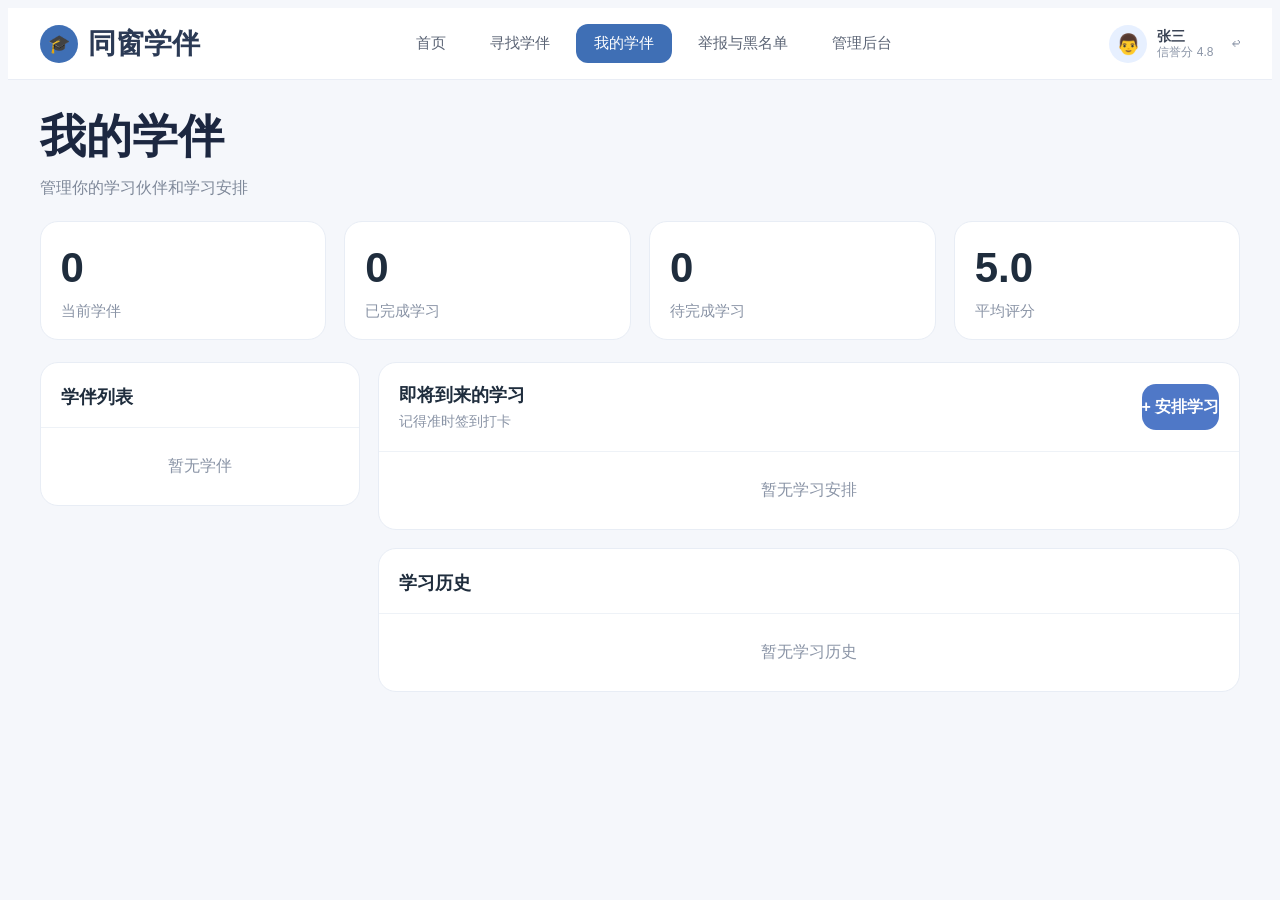
==== commit ff5f982d: "feat: integrate backend APIs into all frontend modules Agent-Logs-Url: https://github.com/Autumn-cuo" ====
--- a/src/main/webapp/my-partners.html
+++ b/src/main/webapp/my-partners.html
@@ -59,6 +59,15 @@
     </section>
 
     <section class="content-grid">
+      <!-- 收到的学伴申请 -->
+      <div id="receivedApplySection" class="panel received-panel hidden" style="grid-column:1/-1;margin-bottom:16px;">
+        <div class="panel-head">
+          <div class="panel-title no-border">📬 收到的学伴申请</div>
+          <span class="badge" id="receivedApplyBadge">0</span>
+        </div>
+        <div id="receivedApplyList"></div>
+      </div>
+
       <div class="left-panel">
         <div class="panel">
           <div class="panel-title">学伴列表</div>
--- a/src/main/webapp/styles.css
+++ b/src/main/webapp/styles.css
@@ -3100,6 +3100,18 @@
   text-align: center;
   color: #8a94a6;}
 
+body.page-my-partners .received-panel {margin: 16px 0;
+  grid-column: 1 / -1;}
+
+body.page-my-partners .badge {display: inline-block;
+  background: #ef4444;
+  color: #fff;
+  border-radius: 999px;
+  padding: 2px 8px;
+  font-size: 12px;
+  font-weight: 700;
+  margin-left: 8px;}
+
 /* ===== partner-profile.css -> .page-partner-profile ===== */
 
 body.page-partner-profile * {box-sizing: border-box;
